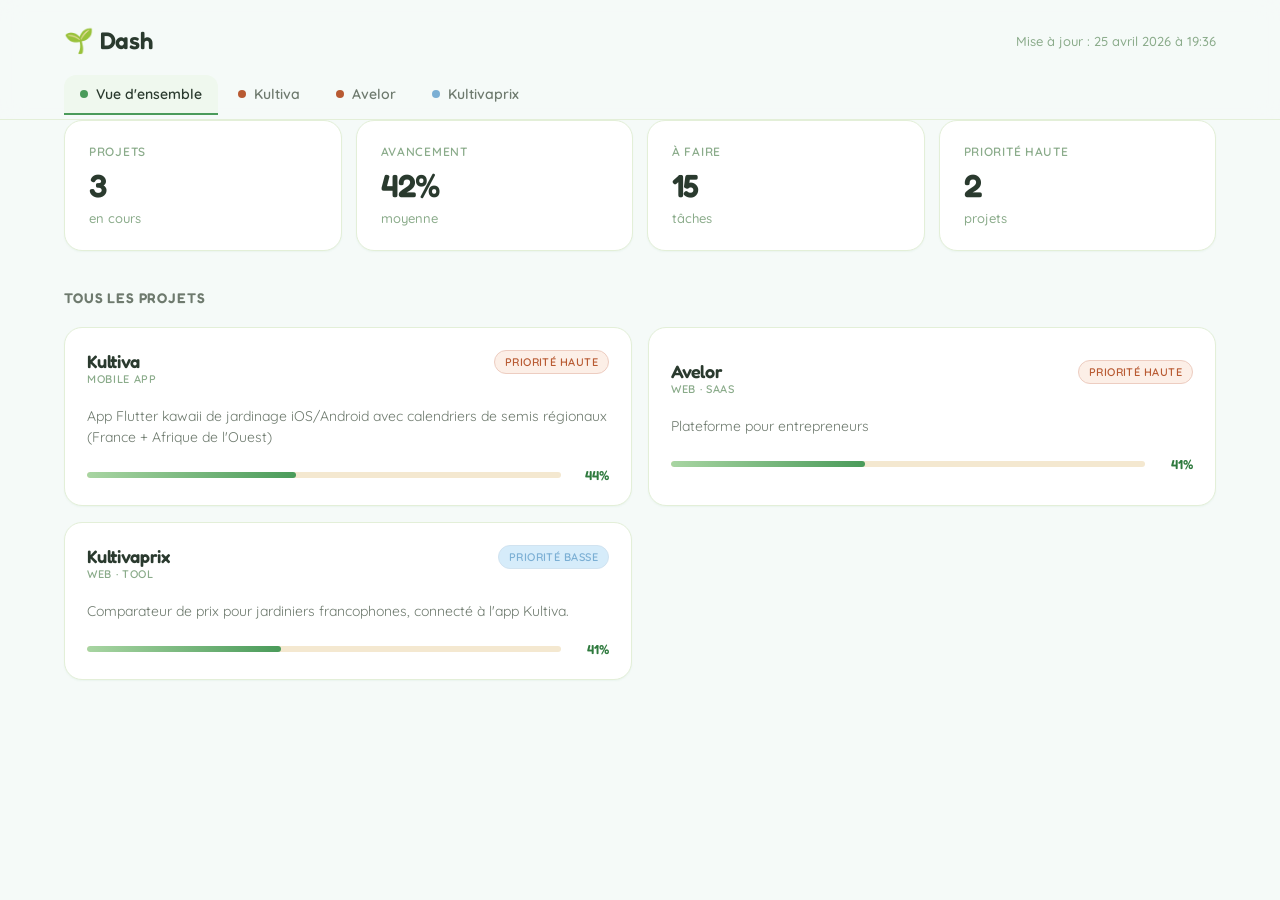
==== index.html @ 686354cc "Refonte visuelle Dash → charte Kultiva - Palette : cream-surface en fond, vert brand (#4A9B5A) en ac" ====
<!DOCTYPE html>
<html lang="fr">
<head>
  <meta charset="UTF-8" />
  <meta name="viewport" content="width=device-width, initial-scale=1.0" />
  <title>Dash — teiki5320</title>
  <link rel="preconnect" href="https://fonts.googleapis.com">
  <link rel="preconnect" href="https://fonts.gstatic.com" crossorigin>
  <link href="https://fonts.googleapis.com/css2?family=Fredoka:wght@400;500;600;700&family=Quicksand:wght@400;500;600;700&display=swap" rel="stylesheet">
  <style>
    :root {
      /* Greens */
      --sage:              #A8C3A0;
      --brand:             #4A9B5A;
      --brand-soft:        #A8D5A2;
      --brand-mint:        #C8E6C9;
      --brand-dark:        #2F7A3E;

      /* Warm neutrals */
      --cream:             #FFF8E7;
      --cream-warm:        #FCF4E1;
      --cream-soft:        #F4E8D0;
      --cream-surface:     #F5FAF8;
      --white:             #FFFFFF;

      /* Accents */
      --terracotta:        #E8A87C;
      --terracotta-deep:   #D17A4E;
      --terracotta-darker: #B85A32;
      --blush:             #F4C2C2;
      --butter:            #FFE8A3;
      --sky:               #7BAFD4;
      --sky-pastel:        #D6ECFA;

      /* Text */
      --fg:                #3D4A3D;
      --fg-muted:          #8AAB8A;
      --fg-subtle:         #6E7A6E;
      --ink-deep:          #2A3A2E;

      /* Borders */
      --border:            #E3EFD8;
      --border-strong:     #C8DCB8;

      /* Shadows */
      --shadow-xs:         0 1px 2px rgba(74, 155, 90, 0.06);
      --shadow-card:       0 4px 14px rgba(74, 155, 90, 0.10);
      --shadow-leaf:       0 12px 32px -8px rgba(74, 155, 90, 0.22);
      --shadow-soft:       0 10px 24px -8px rgba(209, 122, 78, 0.20);

      /* Radii */
      --r-xs: 8px;
      --r-sm: 12px;
      --r-md: 18px;
      --r-lg: 20px;
      --r-2xl: 28px;
      --r-pill: 999px;

      /* Type */
      --font-display: 'Fredoka', 'Quicksand', system-ui, -apple-system, sans-serif;
      --font-body:    'Quicksand', 'Nunito', system-ui, -apple-system, sans-serif;
    }

    * { box-sizing: border-box; margin: 0; padding: 0; }
    html, body {
      background: var(--cream-surface);
      color: var(--fg);
      font-family: var(--font-body);
      font-size: 15px;
      line-height: 1.55;
      -webkit-font-smoothing: antialiased;
    }
    .container { max-width: 1200px; margin: 0 auto; padding: 0 24px; }

    /* ─── Header ─────────────────────────────────────────────── */
    .header {
      border-bottom: 1px solid var(--border);
      background: rgba(245, 250, 248, 0.85);
      backdrop-filter: blur(12px);
      -webkit-backdrop-filter: blur(12px);
      position: sticky; top: 0; z-index: 100;
    }
    .header-top {
      padding: 22px 0 16px;
      display: flex; align-items: center; justify-content: space-between;
      gap: 16px; flex-wrap: wrap;
    }
    .header-title h1 {
      font-family: var(--font-display);
      font-size: 24px; font-weight: 600;
      letter-spacing: -0.01em; color: var(--ink-deep);
    }
    .header-title h1 .leaf { color: var(--brand); }
    .header-meta {
      font-size: 13px; color: var(--fg-muted);
      font-weight: 500;
    }

    /* ─── Tabs ───────────────────────────────────────────────── */
    .tabs { display: flex; gap: 4px; overflow-x: auto; scrollbar-width: none; padding-bottom: 4px; }
    .tabs::-webkit-scrollbar { display: none; }
    .tab {
      padding: 10px 16px; font-size: 14px; font-weight: 600;
      color: var(--fg-subtle); background: transparent;
      border: none; border-bottom: 2px solid transparent;
      cursor: pointer; transition: all 0.15s ease;
      white-space: nowrap; font-family: var(--font-body);
      display: flex; align-items: center; gap: 8px;
      border-radius: var(--r-sm) var(--r-sm) 0 0;
    }
    .tab:hover { color: var(--ink-deep); background: var(--cream-warm); }
    .tab.active {
      color: var(--ink-deep);
      border-bottom-color: var(--brand);
      background: color-mix(in oklab, var(--brand-soft) 18%, white);
    }
    .tab .dot { width: 8px; height: 8px; border-radius: 50%; background: var(--fg-muted); }
    .tab .dot.green  { background: var(--brand); }
    .tab .dot.yellow { background: var(--terracotta); }
    .tab .dot.red    { background: var(--terracotta-darker); }
    .tab .dot.blue   { background: var(--sky); }

    /* ─── Main ───────────────────────────────────────────────── */
    main { padding: 36px 0 80px; }
    .view { display: none; }
    .view.active { display: block; }

    /* ─── Stats ──────────────────────────────────────────────── */
    .stats {
      display: grid; grid-template-columns: repeat(4, 1fr);
      gap: 14px; margin-bottom: 36px;
    }
    .stat {
      background: var(--white);
      border: 1px solid var(--border);
      border-radius: var(--r-md);
      padding: 22px 24px;
      box-shadow: var(--shadow-xs);
      transition: box-shadow 0.2s ease;
    }
    .stat:hover { box-shadow: var(--shadow-card); }
    .stat-label {
      font-size: 12px; color: var(--fg-muted);
      text-transform: uppercase; letter-spacing: 0.06em;
      font-weight: 600; margin-bottom: 8px;
    }
    .stat-value {
      font-family: var(--font-display);
      font-size: 32px; font-weight: 600;
      letter-spacing: -0.02em; color: var(--ink-deep);
      line-height: 1;
    }
    .stat-sub { font-size: 13px; color: var(--fg-muted); margin-top: 6px; font-weight: 500; }

    /* ─── Section title ──────────────────────────────────────── */
    .section-title {
      font-family: var(--font-display);
      font-size: 14px; font-weight: 600; color: var(--fg-subtle);
      text-transform: uppercase; letter-spacing: 0.06em;
      margin-bottom: 18px;
    }

    /* ─── Grid (overview) ────────────────────────────────────── */
    .grid { display: grid; grid-template-columns: repeat(2, 1fr); gap: 16px; }

    .card {
      background: var(--white); border: 1px solid var(--border);
      border-radius: var(--r-md); padding: 22px;
      cursor: pointer; transition: all 0.18s ease;
      text-align: left; font-family: var(--font-body); color: var(--fg); width: 100%;
      box-shadow: var(--shadow-xs);
    }
    .card:hover {
      border-color: var(--border-strong);
      box-shadow: var(--shadow-leaf);
      transform: translateY(-2px);
    }
    .card-head {
      display: flex; align-items: flex-start; justify-content: space-between;
      gap: 12px; margin-bottom: 6px;
    }
    .card-name {
      font-family: var(--font-display);
      font-size: 18px; font-weight: 600;
      letter-spacing: -0.01em; color: var(--ink-deep);
    }
    .card-type {
      font-size: 11px; color: var(--fg-muted);
      text-transform: uppercase; letter-spacing: 0.06em;
      margin-bottom: 14px; font-weight: 600;
    }
    .card-desc {
      font-size: 14px; color: var(--fg-subtle);
      margin-bottom: 18px; line-height: 1.55;
      display: -webkit-box; -webkit-line-clamp: 2;
      -webkit-box-orient: vertical; overflow: hidden;
    }
    .card-foot { display: flex; align-items: center; gap: 12px; }
    .progress {
      flex: 1; height: 6px; background: var(--cream-soft);
      border-radius: var(--r-pill); overflow: hidden;
    }
    .progress-bar {
      height: 100%;
      background: linear-gradient(90deg, var(--brand-soft), var(--brand));
      border-radius: var(--r-pill);
      transition: width 0.4s ease;
    }
    .progress-pct {
      font-family: var(--font-display);
      font-size: 13px; font-weight: 600;
      color: var(--brand-dark); min-width: 36px; text-align: right;
    }

    /* ─── Pill (type, priorité) ──────────────────────────────── */
    .pill {
      display: inline-flex; align-items: center; gap: 6px;
      font-size: 11px; color: var(--fg-subtle); font-weight: 600;
      padding: 4px 10px; background: var(--cream-warm);
      border: 1px solid var(--border); border-radius: var(--r-pill);
      text-transform: uppercase; letter-spacing: 0.04em;
    }
    .pill.priority-high   { color: var(--terracotta-darker); border-color: color-mix(in oklab, var(--terracotta-darker) 30%, white); background: color-mix(in oklab, var(--terracotta) 18%, white); }
    .pill.priority-medium { color: var(--terracotta-deep);   border-color: color-mix(in oklab, var(--terracotta-deep) 30%, white);   background: color-mix(in oklab, var(--terracotta) 12%, white); }
    .pill.priority-low    { color: var(--sky);               border-color: color-mix(in oklab, var(--sky) 35%, white);              background: var(--sky-pastel); }

    /* ─── Project header ─────────────────────────────────────── */
    .project-header {
      margin-bottom: 32px; padding-bottom: 28px;
      border-bottom: 1px solid var(--border);
    }
    .project-name {
      font-family: var(--font-display);
      font-size: 32px; font-weight: 700;
      letter-spacing: -0.02em; color: var(--ink-deep);
      margin-bottom: 10px;
    }
    .project-meta { display: flex; gap: 8px; flex-wrap: wrap; margin-bottom: 18px; }
    .project-desc {
      font-size: 16px; color: var(--fg-subtle);
      max-width: 720px; line-height: 1.6;
    }
    .project-actions { display: flex; gap: 10px; margin-top: 22px; flex-wrap: wrap; }

    /* ─── Buttons ────────────────────────────────────────────── */
    .btn {
      display: inline-flex; align-items: center; gap: 8px;
      padding: 10px 18px; font-size: 14px; font-weight: 600;
      color: var(--fg); background: var(--white);
      border: 1px solid var(--border-strong); border-radius: var(--r-pill);
      cursor: pointer; transition: all 0.15s ease;
      text-decoration: none; font-family: var(--font-body);
      box-shadow: var(--shadow-xs);
    }
    .btn:hover {
      background: var(--cream-warm);
      border-color: var(--brand-soft);
      box-shadow: var(--shadow-card);
    }
    .btn-primary {
      background: var(--brand); color: var(--white);
      border-color: var(--brand);
    }
    .btn-primary:hover {
      background: var(--brand-dark);
      border-color: var(--brand-dark);
      color: var(--white);
    }
    .btn.copied {
      background: color-mix(in oklab, var(--brand) 15%, white);
      border-color: var(--brand);
      color: var(--brand-dark);
    }

    /* ─── Panels ─────────────────────────────────────────────── */
    .panel {
      background: var(--white); border: 1px solid var(--border);
      border-radius: var(--r-md); padding: 24px;
      margin-bottom: 16px;
      box-shadow: var(--shadow-xs);
    }
    .panel-title {
      font-family: var(--font-display);
      font-size: 13px; font-weight: 600; color: var(--brand-dark);
      text-transform: uppercase; letter-spacing: 0.06em;
      margin-bottom: 18px;
    }
    .summary {
      font-size: 16px; color: var(--fg);
      line-height: 1.7;
    }

    /* ─── Lists ──────────────────────────────────────────────── */
    .points { list-style: none; padding: 0; }
    .points li {
      font-size: 15px; color: var(--fg);
      padding: 12px 0; border-bottom: 1px solid var(--border);
      display: flex; gap: 12px; line-height: 1.6;
    }
    .points li:last-child { border-bottom: none; }
    .points li:first-child { padding-top: 4px; }
    .points li::before {
      content: "🌱"; flex-shrink: 0; font-size: 14px;
      line-height: 1.6;
    }

    .empty {
      font-size: 14px; color: var(--fg-muted);
      font-style: italic; padding: 4px 0;
    }

    /* ─── Roadmap big block ──────────────────────────────────── */
    .roadmap-big {
      display: flex; align-items: baseline; gap: 14px; margin-bottom: 14px;
    }
    .roadmap-pct {
      font-family: var(--font-display);
      font-size: 36px; font-weight: 700;
      letter-spacing: -0.02em; color: var(--brand);
    }
    .roadmap-label {
      font-size: 12px; color: var(--fg-muted);
      text-transform: uppercase; letter-spacing: 0.06em;
      font-weight: 600;
    }
    .progress-big {
      height: 10px; background: var(--cream-soft);
      border-radius: var(--r-pill); overflow: hidden;
    }
    .progress-big .progress-bar {
      height: 100%;
      background: linear-gradient(90deg, var(--brand-soft), var(--brand));
    }

    /* ─── Next step ──────────────────────────────────────────── */
    .next-step {
      padding: 16px 18px;
      background: color-mix(in oklab, var(--butter) 35%, white);
      border: 1px solid color-mix(in oklab, var(--butter) 50%, white);
      border-radius: var(--r-md);
      font-size: 15px; color: var(--ink-deep); line-height: 1.55;
      font-weight: 500;
    }

    /* ─── Ideas variant ──────────────────────────────────────── */
    .ideas li::before {
      content: "✨"; color: var(--terracotta-deep);
    }
    .ideas li { color: var(--ink-deep); }

    /* ─── State (loading / error) ────────────────────────────── */
    .state {
      padding: 80px 0; text-align: center;
      color: var(--fg-muted); font-size: 15px;
    }
    .state code {
      font-family: 'SF Mono', Menlo, monospace;
      font-size: 13px;
      background: var(--cream-warm); padding: 3px 8px;
      border: 1px solid var(--border); border-radius: var(--r-xs);
    }

    /* ─── Responsive ─────────────────────────────────────────── */
    @media (max-width: 768px) {
      .container { padding: 0 16px; }
      .stats { grid-template-columns: repeat(2, 1fr); gap: 10px; }
      .stat { padding: 18px 18px; }
      .stat-value { font-size: 26px; }
      .grid { grid-template-columns: 1fr; }
      .project-name { font-size: 26px; }
      .roadmap-pct { font-size: 30px; }
    }
  </style>
</head>
<body>

  <header class="header">
    <div class="container">
      <div class="header-top">
        <div class="header-title"><h1><span class="leaf">🌱</span> Dash</h1></div>
        <div class="header-meta" id="last-update">Chargement…</div>
      </div>
      <nav class="tabs" id="tabs"></nav>
    </div>
  </header>

  <main class="container">
    <div id="views">
      <div class="view active">
        <div class="state">Chargement des projets…</div>
      </div>
    </div>
  </main>

  <script>
    const tabsEl = document.getElementById('tabs');
    const viewsEl = document.getElementById('views');
    const lastUpdateEl = document.getElementById('last-update');

    function escapeHtml(s) {
      return String(s ?? '')
        .replace(/&/g, '&amp;').replace(/</g, '&lt;').replace(/>/g, '&gt;')
        .replace(/"/g, '&quot;').replace(/'/g, '&#39;');
    }

    function slugify(name) {
      return String(name).toLowerCase()
        .normalize('NFD').replace(/[̀-ͯ]/g, '')
        .replace(/[^a-z0-9]+/g, '-')
        .replace(/^-+|-+$/g, '');
    }

    function dotClass(priority) {
      if (priority === 'high') return 'red';
      if (priority === 'medium') return 'yellow';
      if (priority === 'low') return 'blue';
      return '';
    }

    function priorityLabel(p) {
      if (p === 'high') return 'Priorité haute';
      if (p === 'medium') return 'Priorité moyenne';
      if (p === 'low') return 'Priorité basse';
      return '';
    }

    function formatLastUpdate(iso) {
      if (!iso) return '';
      const d = new Date(iso);
      if (isNaN(d.getTime())) return '';
      const date = d.toLocaleDateString('fr-FR', { day: 'numeric', month: 'long', year: 'numeric' });
      const time = d.toLocaleTimeString('fr-FR', { hour: '2-digit', minute: '2-digit' });
      return `Mise à jour : ${date} à ${time}`;
    }

    function priorityFromProject(p) {
      if (p.priority === 'high' || p.priority === 'medium' || p.priority === 'low') return p.priority;
      if (p.energy === 'high') return 'high';
      if (p.energy === 'medium') return 'medium';
      return 'low';
    }

    function renderError(msg) {
      lastUpdateEl.textContent = 'Erreur de chargement';
      viewsEl.innerHTML = `
        <div class="view active">
          <div class="state">
            ${escapeHtml(msg)}<br><br>
            Lance <code>node scripts/generate-data.js</code> pour générer le fichier.
          </div>
        </div>`;
    }

    function pointsList(items, extraClass) {
      if (!items || !items.length) {
        return `<div class="empty">Pas encore renseigné.</div>`;
      }
      return `<ul class="points${extraClass ? ' ' + extraClass : ''}">${
        items.map(s => `<li>${escapeHtml(s)}</li>`).join('')
      }</ul>`;
    }

    function activate(target) {
      document.querySelectorAll('.tab').forEach(t => t.classList.toggle('active', t.dataset.target === target));
      document.querySelectorAll('.view').forEach(v => v.classList.toggle('active', v.id === 'view-' + target));
      window.scrollTo({ top: 0, behavior: 'smooth' });
    }

    function copyCmd(btn, cmd) {
      if (!cmd) return;
      navigator.clipboard.writeText(cmd).then(() => {
        const orig = btn.textContent;
        btn.textContent = 'Commande copiée';
        btn.classList.add('copied');
        setTimeout(() => { btn.textContent = orig; btn.classList.remove('copied'); }, 1600);
      });
    }
    window.copyCmd = copyCmd;

    function render(data) {
      const projects = (data.projects || []).map(p => ({
        ...p,
        id: p.id || slugify(p.name),
        priority: priorityFromProject(p),
        summary: (p.summary && p.summary.trim()) || p.description || '',
        whatsDone: Array.isArray(p.whatsDone) ? p.whatsDone : [],
        whatsLeft: Array.isArray(p.whatsLeft) ? p.whatsLeft : [],
        ideas: Array.isArray(p.ideas) ? p.ideas : [],
        nextStepFr: (p.nextStepFr && p.nextStepFr.trim()) || (p.nextTask && p.nextTask !== 'À définir' ? p.nextTask : ''),
      }));

      lastUpdateEl.textContent = formatLastUpdate(data.generatedAt) || '';

      const total = projects.length;
      const avg = total ? Math.round(projects.reduce((s, p) => s + (p.progress || 0), 0) / total) : 0;
      const todo = projects.reduce((s, p) => s + p.whatsLeft.length, 0);
      const high = projects.filter(p => p.priority === 'high').length;

      // ── Onglets ──
      tabsEl.innerHTML = '';
      const overviewTab = document.createElement('button');
      overviewTab.className = 'tab active';
      overviewTab.dataset.target = 'overview';
      overviewTab.innerHTML = `<span class="dot green"></span> Vue d'ensemble`;
      tabsEl.appendChild(overviewTab);

      projects.forEach(p => {
        const t = document.createElement('button');
        t.className = 'tab';
        t.dataset.target = p.id;
        t.innerHTML = `<span class="dot ${dotClass(p.priority)}"></span> ${escapeHtml(p.name)}`;
        tabsEl.appendChild(t);
      });

      // ── Vues ──
      viewsEl.innerHTML = '';

      const overview = document.createElement('div');
      overview.className = 'view active';
      overview.id = 'view-overview';
      overview.innerHTML = `
        <div class="stats">
          <div class="stat">
            <div class="stat-label">Projets</div>
            <div class="stat-value">${total}</div>
            <div class="stat-sub">en cours</div>
          </div>
          <div class="stat">
            <div class="stat-label">Avancement</div>
            <div class="stat-value">${avg}%</div>
            <div class="stat-sub">moyenne</div>
          </div>
          <div class="stat">
            <div class="stat-label">À faire</div>
            <div class="stat-value">${todo}</div>
            <div class="stat-sub">tâche${todo === 1 ? '' : 's'}</div>
          </div>
          <div class="stat">
            <div class="stat-label">Priorité haute</div>
            <div class="stat-value">${high}</div>
            <div class="stat-sub">projet${high === 1 ? '' : 's'}</div>
          </div>
        </div>
        <div class="section-title">Tous les projets</div>
        <div class="grid" id="overview-grid"></div>
      `;
      viewsEl.appendChild(overview);

      const grid = overview.querySelector('#overview-grid');
      projects.forEach(p => {
        const card = document.createElement('button');
        card.className = 'card';
        card.dataset.target = p.id;
        card.innerHTML = `
          <div class="card-head">
            <div>
              <div class="card-name">${escapeHtml(p.name)}</div>
              <div class="card-type">${escapeHtml(p.category || '')}</div>
            </div>
            ${p.priority ? `<span class="pill priority-${p.priority}">${priorityLabel(p.priority)}</span>` : ''}
          </div>
          <div class="card-desc">${escapeHtml(p.description || p.summary || '')}</div>
          <div class="card-foot">
            <div class="progress">
              <div class="progress-bar" style="width:${p.progress || 0}%"></div>
            </div>
            <div class="progress-pct">${p.progress || 0}%</div>
          </div>
        `;
        card.addEventListener('click', () => activate(p.id));
        grid.appendChild(card);
      });

      projects.forEach((p) => {
        const v = document.createElement('div');
        v.className = 'view';
        v.id = 'view-' + p.id;

        const cmdAttr = p.relaunchCommand
          ? `onclick="copyCmd(this, ${JSON.stringify(p.relaunchCommand).replace(/"/g, '&quot;')})"`
          : '';

        v.innerHTML = `
          <div class="project-header">
            <h2 class="project-name">${escapeHtml(p.name)}</h2>
            <div class="project-meta">
              ${p.category ? `<span class="pill">${escapeHtml(p.category)}</span>` : ''}
              ${p.priority ? `<span class="pill priority-${p.priority}">${priorityLabel(p.priority)}</span>` : ''}
            </div>
            ${p.description ? `<p class="project-desc">${escapeHtml(p.description)}</p>` : ''}
            <div class="project-actions">
              ${p.githubUrl ? `<a class="btn btn-primary" href="${escapeHtml(p.githubUrl)}" target="_blank" rel="noopener">Ouvrir le code sur GitHub</a>` : ''}
              ${p.relaunchCommand ? `<button class="btn" ${cmdAttr}>Copier la commande de relance</button>` : ''}
            </div>
          </div>

          <div class="panel">
            <div class="panel-title">Où on en est</div>
            <p class="summary">${escapeHtml(p.summary) || '<span class="empty">Pas encore renseigné.</span>'}</p>
            <div style="margin-top:24px;">
              <div class="roadmap-big">
                <div class="roadmap-pct">${p.progress || 0}%</div>
                <div class="roadmap-label">avancement</div>
              </div>
              <div class="progress-big">
                <div class="progress-bar" style="width:${p.progress || 0}%"></div>
              </div>
            </div>
          </div>

          <div class="panel">
            <div class="panel-title">Prochaine étape</div>
            ${p.nextStepFr
              ? `<div class="next-step">${escapeHtml(p.nextStepFr)}</div>`
              : `<div class="empty">À définir.</div>`
            }
          </div>

          <div class="panel">
            <div class="panel-title">Ce qui est fait</div>
            ${pointsList(p.whatsDone)}
          </div>

          <div class="panel">
            <div class="panel-title">Ce qu'il reste à faire</div>
            ${pointsList(p.whatsLeft)}
          </div>

          ${p.ideas.length ? `
            <div class="panel">
              <div class="panel-title">Idées pour aller plus loin</div>
              ${pointsList(p.ideas, 'ideas')}
            </div>
          ` : ''}
        `;
        viewsEl.appendChild(v);
      });

      tabsEl.querySelectorAll('.tab').forEach(t => {
        t.addEventListener('click', () => activate(t.dataset.target));
      });
    }

    async function init() {
      try {
        const res = await fetch('projects-data.json?t=' + Date.now());
        if (!res.ok) throw new Error('HTTP ' + res.status);
        const data = await res.json();
        render(data);
      } catch (e) {
        console.error(e);
        renderError('Impossible de charger projects-data.json.');
      }
    }

    init();
  </script>

</body>
</html>
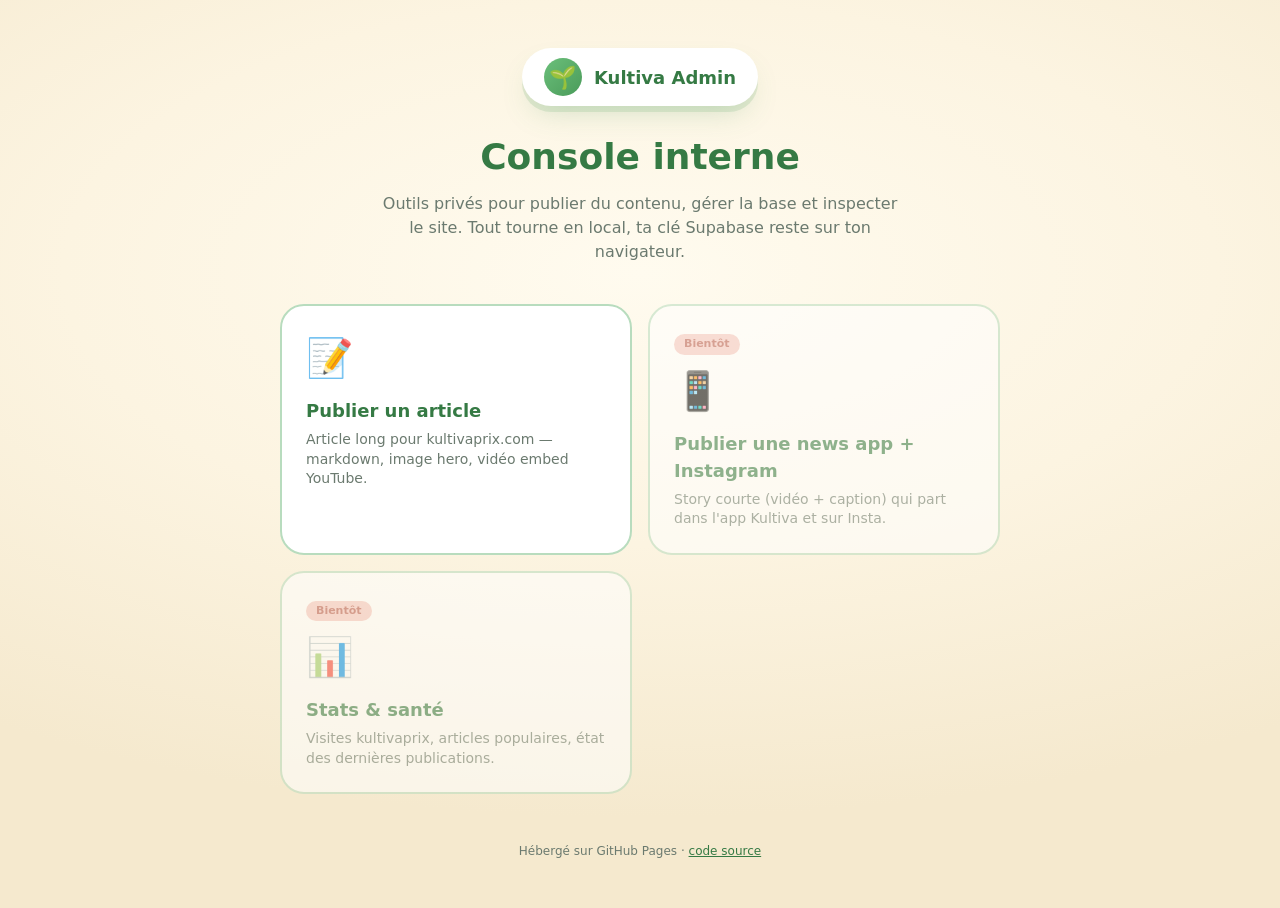
==== commit 19a89107: "wipe + replace with Kultiva Admin console Le dashboard auto-généré n'a jamais bien fonctionné (cron " ====
--- a/index.html
+++ b/index.html
@@ -1,660 +1,81 @@
 <!DOCTYPE html>
 <html lang="fr">
 <head>
-  <meta charset="UTF-8" />
-  <meta name="viewport" content="width=device-width, initial-scale=1.0" />
-  <title>Dash — teiki5320</title>
-  <link rel="preconnect" href="https://fonts.googleapis.com">
-  <link rel="preconnect" href="https://fonts.gstatic.com" crossorigin>
-  <link href="https://fonts.googleapis.com/css2?family=Fredoka:wght@400;500;600;700&family=Quicksand:wght@400;500;600;700&display=swap" rel="stylesheet">
-  <style>
-    :root {
-      /* Greens */
-      --sage:              #A8C3A0;
-      --brand:             #4A9B5A;
-      --brand-soft:        #A8D5A2;
-      --brand-mint:        #C8E6C9;
-      --brand-dark:        #2F7A3E;
-
-      /* Warm neutrals */
-      --cream:             #FFF8E7;
-      --cream-warm:        #FCF4E1;
-      --cream-soft:        #F4E8D0;
-      --cream-surface:     #F5FAF8;
-      --white:             #FFFFFF;
-
-      /* Accents */
-      --terracotta:        #E8A87C;
-      --terracotta-deep:   #D17A4E;
-      --terracotta-darker: #B85A32;
-      --blush:             #F4C2C2;
-      --butter:            #FFE8A3;
-      --sky:               #7BAFD4;
-      --sky-pastel:        #D6ECFA;
-
-      /* Text */
-      --fg:                #3D4A3D;
-      --fg-muted:          #8AAB8A;
-      --fg-subtle:         #6E7A6E;
-      --ink-deep:          #2A3A2E;
-
-      /* Borders */
-      --border:            #E3EFD8;
-      --border-strong:     #C8DCB8;
-
-      /* Shadows */
-      --shadow-xs:         0 1px 2px rgba(74, 155, 90, 0.06);
-      --shadow-card:       0 4px 14px rgba(74, 155, 90, 0.10);
-      --shadow-leaf:       0 12px 32px -8px rgba(74, 155, 90, 0.22);
-      --shadow-soft:       0 10px 24px -8px rgba(209, 122, 78, 0.20);
-
-      /* Radii */
-      --r-xs: 8px;
-      --r-sm: 12px;
-      --r-md: 18px;
-      --r-lg: 20px;
-      --r-2xl: 28px;
-      --r-pill: 999px;
-
-      /* Type */
-      --font-display: 'Fredoka', 'Quicksand', system-ui, -apple-system, sans-serif;
-      --font-body:    'Quicksand', 'Nunito', system-ui, -apple-system, sans-serif;
-    }
-
-    * { box-sizing: border-box; margin: 0; padding: 0; }
-    html, body {
-      background: var(--cream-surface);
-      color: var(--fg);
-      font-family: var(--font-body);
-      font-size: 15px;
-      line-height: 1.55;
-      -webkit-font-smoothing: antialiased;
-    }
-    .container { max-width: 1200px; margin: 0 auto; padding: 0 24px; }
-
-    /* ─── Header ─────────────────────────────────────────────── */
-    .header {
-      border-bottom: 1px solid var(--border);
-      background: rgba(245, 250, 248, 0.85);
-      backdrop-filter: blur(12px);
-      -webkit-backdrop-filter: blur(12px);
-      position: sticky; top: 0; z-index: 100;
-    }
-    .header-top {
-      padding: 22px 0 16px;
-      display: flex; align-items: center; justify-content: space-between;
-      gap: 16px; flex-wrap: wrap;
-    }
-    .header-title h1 {
-      font-family: var(--font-display);
-      font-size: 24px; font-weight: 600;
-      letter-spacing: -0.01em; color: var(--ink-deep);
-    }
-    .header-title h1 .leaf { color: var(--brand); }
-    .header-meta {
-      font-size: 13px; color: var(--fg-muted);
-      font-weight: 500;
-    }
-
-    /* ─── Tabs ───────────────────────────────────────────────── */
-    .tabs { display: flex; gap: 4px; overflow-x: auto; scrollbar-width: none; padding-bottom: 4px; }
-    .tabs::-webkit-scrollbar { display: none; }
-    .tab {
-      padding: 10px 16px; font-size: 14px; font-weight: 600;
-      color: var(--fg-subtle); background: transparent;
-      border: none; border-bottom: 2px solid transparent;
-      cursor: pointer; transition: all 0.15s ease;
-      white-space: nowrap; font-family: var(--font-body);
-      display: flex; align-items: center; gap: 8px;
-      border-radius: var(--r-sm) var(--r-sm) 0 0;
-    }
-    .tab:hover { color: var(--ink-deep); background: var(--cream-warm); }
-    .tab.active {
-      color: var(--ink-deep);
-      border-bottom-color: var(--brand);
-      background: color-mix(in oklab, var(--brand-soft) 18%, white);
-    }
-    .tab .dot { width: 8px; height: 8px; border-radius: 50%; background: var(--fg-muted); }
-    .tab .dot.green  { background: var(--brand); }
-    .tab .dot.yellow { background: var(--terracotta); }
-    .tab .dot.red    { background: var(--terracotta-darker); }
-    .tab .dot.blue   { background: var(--sky); }
-
-    /* ─── Main ───────────────────────────────────────────────── */
-    main { padding: 36px 0 80px; }
-    .view { display: none; }
-    .view.active { display: block; }
-
-    /* ─── Stats ──────────────────────────────────────────────── */
-    .stats {
-      display: grid; grid-template-columns: repeat(4, 1fr);
-      gap: 14px; margin-bottom: 36px;
-    }
-    .stat {
-      background: var(--white);
-      border: 1px solid var(--border);
-      border-radius: var(--r-md);
-      padding: 22px 24px;
-      box-shadow: var(--shadow-xs);
-      transition: box-shadow 0.2s ease;
-    }
-    .stat:hover { box-shadow: var(--shadow-card); }
-    .stat-label {
-      font-size: 12px; color: var(--fg-muted);
-      text-transform: uppercase; letter-spacing: 0.06em;
-      font-weight: 600; margin-bottom: 8px;
-    }
-    .stat-value {
-      font-family: var(--font-display);
-      font-size: 32px; font-weight: 600;
-      letter-spacing: -0.02em; color: var(--ink-deep);
-      line-height: 1;
-    }
-    .stat-sub { font-size: 13px; color: var(--fg-muted); margin-top: 6px; font-weight: 500; }
-
-    /* ─── Section title ──────────────────────────────────────── */
-    .section-title {
-      font-family: var(--font-display);
-      font-size: 14px; font-weight: 600; color: var(--fg-subtle);
-      text-transform: uppercase; letter-spacing: 0.06em;
-      margin-bottom: 18px;
-    }
-
-    /* ─── Grid (overview) ────────────────────────────────────── */
-    .grid { display: grid; grid-template-columns: repeat(2, 1fr); gap: 16px; }
-
-    .card {
-      background: var(--white); border: 1px solid var(--border);
-      border-radius: var(--r-md); padding: 22px;
-      cursor: pointer; transition: all 0.18s ease;
-      text-align: left; font-family: var(--font-body); color: var(--fg); width: 100%;
-      box-shadow: var(--shadow-xs);
-    }
-    .card:hover {
-      border-color: var(--border-strong);
-      box-shadow: var(--shadow-leaf);
-      transform: translateY(-2px);
-    }
-    .card-head {
-      display: flex; align-items: flex-start; justify-content: space-between;
-      gap: 12px; margin-bottom: 6px;
-    }
-    .card-name {
-      font-family: var(--font-display);
-      font-size: 18px; font-weight: 600;
-      letter-spacing: -0.01em; color: var(--ink-deep);
-    }
-    .card-type {
-      font-size: 11px; color: var(--fg-muted);
-      text-transform: uppercase; letter-spacing: 0.06em;
-      margin-bottom: 14px; font-weight: 600;
-    }
-    .card-desc {
-      font-size: 14px; color: var(--fg-subtle);
-      margin-bottom: 18px; line-height: 1.55;
-      display: -webkit-box; -webkit-line-clamp: 2;
-      -webkit-box-orient: vertical; overflow: hidden;
-    }
-    .card-foot { display: flex; align-items: center; gap: 12px; }
-    .progress {
-      flex: 1; height: 6px; background: var(--cream-soft);
-      border-radius: var(--r-pill); overflow: hidden;
-    }
-    .progress-bar {
-      height: 100%;
-      background: linear-gradient(90deg, var(--brand-soft), var(--brand));
-      border-radius: var(--r-pill);
-      transition: width 0.4s ease;
-    }
-    .progress-pct {
-      font-family: var(--font-display);
-      font-size: 13px; font-weight: 600;
-      color: var(--brand-dark); min-width: 36px; text-align: right;
-    }
-
-    /* ─── Pill (type, priorité) ──────────────────────────────── */
-    .pill {
-      display: inline-flex; align-items: center; gap: 6px;
-      font-size: 11px; color: var(--fg-subtle); font-weight: 600;
-      padding: 4px 10px; background: var(--cream-warm);
-      border: 1px solid var(--border); border-radius: var(--r-pill);
-      text-transform: uppercase; letter-spacing: 0.04em;
-    }
-    .pill.priority-high   { color: var(--terracotta-darker); border-color: color-mix(in oklab, var(--terracotta-darker) 30%, white); background: color-mix(in oklab, var(--terracotta) 18%, white); }
-    .pill.priority-medium { color: var(--terracotta-deep);   border-color: color-mix(in oklab, var(--terracotta-deep) 30%, white);   background: color-mix(in oklab, var(--terracotta) 12%, white); }
-    .pill.priority-low    { color: var(--sky);               border-color: color-mix(in oklab, var(--sky) 35%, white);              background: var(--sky-pastel); }
-
-    /* ─── Project header ─────────────────────────────────────── */
-    .project-header {
-      margin-bottom: 32px; padding-bottom: 28px;
-      border-bottom: 1px solid var(--border);
-    }
-    .project-name {
-      font-family: var(--font-display);
-      font-size: 32px; font-weight: 700;
-      letter-spacing: -0.02em; color: var(--ink-deep);
-      margin-bottom: 10px;
-    }
-    .project-meta { display: flex; gap: 8px; flex-wrap: wrap; margin-bottom: 18px; }
-    .project-desc {
-      font-size: 16px; color: var(--fg-subtle);
-      max-width: 720px; line-height: 1.6;
-    }
-    .project-actions { display: flex; gap: 10px; margin-top: 22px; flex-wrap: wrap; }
-
-    /* ─── Buttons ────────────────────────────────────────────── */
-    .btn {
-      display: inline-flex; align-items: center; gap: 8px;
-      padding: 10px 18px; font-size: 14px; font-weight: 600;
-      color: var(--fg); background: var(--white);
-      border: 1px solid var(--border-strong); border-radius: var(--r-pill);
-      cursor: pointer; transition: all 0.15s ease;
-      text-decoration: none; font-family: var(--font-body);
-      box-shadow: var(--shadow-xs);
-    }
-    .btn:hover {
-      background: var(--cream-warm);
-      border-color: var(--brand-soft);
-      box-shadow: var(--shadow-card);
-    }
-    .btn-primary {
-      background: var(--brand); color: var(--white);
-      border-color: var(--brand);
-    }
-    .btn-primary:hover {
-      background: var(--brand-dark);
-      border-color: var(--brand-dark);
-      color: var(--white);
-    }
-    .btn.copied {
-      background: color-mix(in oklab, var(--brand) 15%, white);
-      border-color: var(--brand);
-      color: var(--brand-dark);
-    }
-
-    /* ─── Panels ─────────────────────────────────────────────── */
-    .panel {
-      background: var(--white); border: 1px solid var(--border);
-      border-radius: var(--r-md); padding: 24px;
-      margin-bottom: 16px;
-      box-shadow: var(--shadow-xs);
-    }
-    .panel-title {
-      font-family: var(--font-display);
-      font-size: 13px; font-weight: 600; color: var(--brand-dark);
-      text-transform: uppercase; letter-spacing: 0.06em;
-      margin-bottom: 18px;
-    }
-    .summary {
-      font-size: 16px; color: var(--fg);
-      line-height: 1.7;
-    }
-
-    /* ─── Lists ──────────────────────────────────────────────── */
-    .points { list-style: none; padding: 0; }
-    .points li {
-      font-size: 15px; color: var(--fg);
-      padding: 12px 0; border-bottom: 1px solid var(--border);
-      display: flex; gap: 12px; line-height: 1.6;
-    }
-    .points li:last-child { border-bottom: none; }
-    .points li:first-child { padding-top: 4px; }
-    .points li::before {
-      content: "🌱"; flex-shrink: 0; font-size: 14px;
-      line-height: 1.6;
-    }
-
-    .empty {
-      font-size: 14px; color: var(--fg-muted);
-      font-style: italic; padding: 4px 0;
-    }
-
-    /* ─── Roadmap big block ──────────────────────────────────── */
-    .roadmap-big {
-      display: flex; align-items: baseline; gap: 14px; margin-bottom: 14px;
-    }
-    .roadmap-pct {
-      font-family: var(--font-display);
-      font-size: 36px; font-weight: 700;
-      letter-spacing: -0.02em; color: var(--brand);
-    }
-    .roadmap-label {
-      font-size: 12px; color: var(--fg-muted);
-      text-transform: uppercase; letter-spacing: 0.06em;
-      font-weight: 600;
-    }
-    .progress-big {
-      height: 10px; background: var(--cream-soft);
-      border-radius: var(--r-pill); overflow: hidden;
-    }
-    .progress-big .progress-bar {
-      height: 100%;
-      background: linear-gradient(90deg, var(--brand-soft), var(--brand));
-    }
-
-    /* ─── Next step ──────────────────────────────────────────── */
-    .next-step {
-      padding: 16px 18px;
-      background: color-mix(in oklab, var(--butter) 35%, white);
-      border: 1px solid color-mix(in oklab, var(--butter) 50%, white);
-      border-radius: var(--r-md);
-      font-size: 15px; color: var(--ink-deep); line-height: 1.55;
-      font-weight: 500;
-    }
-
-    /* ─── Ideas variant ──────────────────────────────────────── */
-    .ideas li::before {
-      content: "✨"; color: var(--terracotta-deep);
-    }
-    .ideas li { color: var(--ink-deep); }
-
-    /* ─── State (loading / error) ────────────────────────────── */
-    .state {
-      padding: 80px 0; text-align: center;
-      color: var(--fg-muted); font-size: 15px;
-    }
-    .state code {
-      font-family: 'SF Mono', Menlo, monospace;
-      font-size: 13px;
-      background: var(--cream-warm); padding: 3px 8px;
-      border: 1px solid var(--border); border-radius: var(--r-xs);
-    }
-
-    /* ─── Responsive ─────────────────────────────────────────── */
-    @media (max-width: 768px) {
-      .container { padding: 0 16px; }
-      .stats { grid-template-columns: repeat(2, 1fr); gap: 10px; }
-      .stat { padding: 18px 18px; }
-      .stat-value { font-size: 26px; }
-      .grid { grid-template-columns: 1fr; }
-      .project-name { font-size: 26px; }
-      .roadmap-pct { font-size: 30px; }
-    }
-  </style>
+<meta charset="UTF-8">
+<meta name="viewport" content="width=device-width, initial-scale=1">
+<meta name="robots" content="noindex,nofollow">
+<title>Admin Kultiva</title>
+<style>
+  :root {
+    --green:#4A9B5A; --green-deep:#357A44; --green-soft:#B8DCBE;
+    --terracotta:#D88661; --beige:#FCF4E1; --beige-2:#F5E9CE;
+    --ink:#3D4A3F; --ink-soft:#6B7A6F;
+    --rose-soft:#F4C6C0;
+  }
+  *{box-sizing:border-box}
+  body{font-family:system-ui,-apple-system,sans-serif;
+    background:radial-gradient(ellipse 90% 60% at 50% 30%, #FFFBEF 0%, var(--beige) 50%, var(--beige-2) 100%);
+    min-height:100vh;color:var(--ink);margin:0;padding:48px 16px;line-height:1.5}
+  main{max-width:720px;margin:0 auto}
+  header{text-align:center;margin-bottom:40px}
+  .logo{display:inline-flex;align-items:center;gap:12px;padding:10px 22px;background:#fff;
+    border-radius:999px;box-shadow:0 6px 0 rgba(74,155,90,.15),0 14px 30px -10px rgba(74,155,90,.25)}
+  .logo .icon{width:38px;height:38px;border-radius:50%;background:linear-gradient(135deg,#6BBF7A 0%, #4A9B5A 100%);
+    display:flex;align-items:center;justify-content:center;color:#fff;font-size:22px}
+  .logo .text{font-weight:700;color:var(--green-deep);font-size:18px}
+  h1{font-size:36px;margin:24px 0 8px;color:var(--green-deep);font-weight:800}
+  .lead{color:var(--ink-soft);margin:0 auto;max-width:520px}
+  .grid{display:grid;grid-template-columns:repeat(auto-fit,minmax(240px,1fr));gap:16px;margin-top:32px}
+  a.tool{display:block;background:#fff;border:2px solid var(--green-soft);border-radius:24px;
+    padding:24px;text-decoration:none;color:inherit;transition:transform .15s,border-color .15s,box-shadow .15s}
+  a.tool:hover{border-color:var(--green);transform:translateY(-2px);box-shadow:0 10px 24px -8px rgba(74,155,90,.25)}
+  a.tool.disabled{opacity:.55;cursor:not-allowed;pointer-events:none}
+  a.tool .ic{font-size:38px;margin-bottom:10px;display:block}
+  a.tool h2{font-size:18px;margin:0 0 6px;color:var(--green-deep);font-weight:800}
+  a.tool p{font-size:14px;color:var(--ink-soft);margin:0;line-height:1.4}
+  a.tool .badge{display:inline-block;background:var(--rose-soft);color:#B85A4D;padding:2px 10px;
+    border-radius:999px;font-size:11px;font-weight:700;margin-bottom:8px}
+  footer{text-align:center;margin-top:48px;font-size:12px;color:var(--ink-soft)}
+  footer a{color:var(--green-deep)}
+</style>
 </head>
 <body>
-
-  <header class="header">
-    <div class="container">
-      <div class="header-top">
-        <div class="header-title"><h1><span class="leaf">🌱</span> Dash</h1></div>
-        <div class="header-meta" id="last-update">Chargement…</div>
-      </div>
-      <nav class="tabs" id="tabs"></nav>
+<main>
+  <header>
+    <div class="logo">
+      <span class="icon">🌱</span>
+      <span class="text">Kultiva Admin</span>
     </div>
+    <h1>Console interne</h1>
+    <p class="lead">Outils privés pour publier du contenu, gérer la base et inspecter le site.
+      Tout tourne en local, ta clé Supabase reste sur ton navigateur.</p>
   </header>
 
-  <main class="container">
-    <div id="views">
-      <div class="view active">
-        <div class="state">Chargement des projets…</div>
-      </div>
-    </div>
-  </main>
+  <section class="grid">
+    <a class="tool" href="publier-article.html">
+      <span class="ic">📝</span>
+      <h2>Publier un article</h2>
+      <p>Article long pour kultivaprix.com — markdown, image hero, vidéo embed YouTube.</p>
+    </a>
 
-  <script>
-    const tabsEl = document.getElementById('tabs');
-    const viewsEl = document.getElementById('views');
-    const lastUpdateEl = document.getElementById('last-update');
+    <a class="tool disabled" href="#" aria-disabled="true">
+      <span class="badge">Bientôt</span>
+      <span class="ic">📱</span>
+      <h2>Publier une news app + Instagram</h2>
+      <p>Story courte (vidéo + caption) qui part dans l'app Kultiva et sur Insta.</p>
+    </a>
 
-    function escapeHtml(s) {
-      return String(s ?? '')
-        .replace(/&/g, '&amp;').replace(/</g, '&lt;').replace(/>/g, '&gt;')
-        .replace(/"/g, '&quot;').replace(/'/g, '&#39;');
-    }
+    <a class="tool disabled" href="#" aria-disabled="true">
+      <span class="badge">Bientôt</span>
+      <span class="ic">📊</span>
+      <h2>Stats &amp; santé</h2>
+      <p>Visites kultivaprix, articles populaires, état des dernières publications.</p>
+    </a>
+  </section>
 
-    function slugify(name) {
-      return String(name).toLowerCase()
-        .normalize('NFD').replace(/[̀-ͯ]/g, '')
-        .replace(/[^a-z0-9]+/g, '-')
-        .replace(/^-+|-+$/g, '');
-    }
-
-    function dotClass(priority) {
-      if (priority === 'high') return 'red';
-      if (priority === 'medium') return 'yellow';
-      if (priority === 'low') return 'blue';
-      return '';
-    }
-
-    function priorityLabel(p) {
-      if (p === 'high') return 'Priorité haute';
-      if (p === 'medium') return 'Priorité moyenne';
-      if (p === 'low') return 'Priorité basse';
-      return '';
-    }
-
-    function formatLastUpdate(iso) {
-      if (!iso) return '';
-      const d = new Date(iso);
-      if (isNaN(d.getTime())) return '';
-      const date = d.toLocaleDateString('fr-FR', { day: 'numeric', month: 'long', year: 'numeric' });
-      const time = d.toLocaleTimeString('fr-FR', { hour: '2-digit', minute: '2-digit' });
-      return `Mise à jour : ${date} à ${time}`;
-    }
-
-    function priorityFromProject(p) {
-      if (p.priority === 'high' || p.priority === 'medium' || p.priority === 'low') return p.priority;
-      if (p.energy === 'high') return 'high';
-      if (p.energy === 'medium') return 'medium';
-      return 'low';
-    }
-
-    function renderError(msg) {
-      lastUpdateEl.textContent = 'Erreur de chargement';
-      viewsEl.innerHTML = `
-        <div class="view active">
-          <div class="state">
-            ${escapeHtml(msg)}<br><br>
-            Lance <code>node scripts/generate-data.js</code> pour générer le fichier.
-          </div>
-        </div>`;
-    }
-
-    function pointsList(items, extraClass) {
-      if (!items || !items.length) {
-        return `<div class="empty">Pas encore renseigné.</div>`;
-      }
-      return `<ul class="points${extraClass ? ' ' + extraClass : ''}">${
-        items.map(s => `<li>${escapeHtml(s)}</li>`).join('')
-      }</ul>`;
-    }
-
-    function activate(target) {
-      document.querySelectorAll('.tab').forEach(t => t.classList.toggle('active', t.dataset.target === target));
-      document.querySelectorAll('.view').forEach(v => v.classList.toggle('active', v.id === 'view-' + target));
-      window.scrollTo({ top: 0, behavior: 'smooth' });
-    }
-
-    function copyCmd(btn, cmd) {
-      if (!cmd) return;
-      navigator.clipboard.writeText(cmd).then(() => {
-        const orig = btn.textContent;
-        btn.textContent = 'Commande copiée';
-        btn.classList.add('copied');
-        setTimeout(() => { btn.textContent = orig; btn.classList.remove('copied'); }, 1600);
-      });
-    }
-    window.copyCmd = copyCmd;
-
-    function render(data) {
-      const projects = (data.projects || []).map(p => ({
-        ...p,
-        id: p.id || slugify(p.name),
-        priority: priorityFromProject(p),
-        summary: (p.summary && p.summary.trim()) || p.description || '',
-        whatsDone: Array.isArray(p.whatsDone) ? p.whatsDone : [],
-        whatsLeft: Array.isArray(p.whatsLeft) ? p.whatsLeft : [],
-        ideas: Array.isArray(p.ideas) ? p.ideas : [],
-        nextStepFr: (p.nextStepFr && p.nextStepFr.trim()) || (p.nextTask && p.nextTask !== 'À définir' ? p.nextTask : ''),
-      }));
-
-      lastUpdateEl.textContent = formatLastUpdate(data.generatedAt) || '';
-
-      const total = projects.length;
-      const avg = total ? Math.round(projects.reduce((s, p) => s + (p.progress || 0), 0) / total) : 0;
-      const todo = projects.reduce((s, p) => s + p.whatsLeft.length, 0);
-      const high = projects.filter(p => p.priority === 'high').length;
-
-      // ── Onglets ──
-      tabsEl.innerHTML = '';
-      const overviewTab = document.createElement('button');
-      overviewTab.className = 'tab active';
-      overviewTab.dataset.target = 'overview';
-      overviewTab.innerHTML = `<span class="dot green"></span> Vue d'ensemble`;
-      tabsEl.appendChild(overviewTab);
-
-      projects.forEach(p => {
-        const t = document.createElement('button');
-        t.className = 'tab';
-        t.dataset.target = p.id;
-        t.innerHTML = `<span class="dot ${dotClass(p.priority)}"></span> ${escapeHtml(p.name)}`;
-        tabsEl.appendChild(t);
-      });
-
-      // ── Vues ──
-      viewsEl.innerHTML = '';
-
-      const overview = document.createElement('div');
-      overview.className = 'view active';
-      overview.id = 'view-overview';
-      overview.innerHTML = `
-        <div class="stats">
-          <div class="stat">
-            <div class="stat-label">Projets</div>
-            <div class="stat-value">${total}</div>
-            <div class="stat-sub">en cours</div>
-          </div>
-          <div class="stat">
-            <div class="stat-label">Avancement</div>
-            <div class="stat-value">${avg}%</div>
-            <div class="stat-sub">moyenne</div>
-          </div>
-          <div class="stat">
-            <div class="stat-label">À faire</div>
-            <div class="stat-value">${todo}</div>
-            <div class="stat-sub">tâche${todo === 1 ? '' : 's'}</div>
-          </div>
-          <div class="stat">
-            <div class="stat-label">Priorité haute</div>
-            <div class="stat-value">${high}</div>
-            <div class="stat-sub">projet${high === 1 ? '' : 's'}</div>
-          </div>
-        </div>
-        <div class="section-title">Tous les projets</div>
-        <div class="grid" id="overview-grid"></div>
-      `;
-      viewsEl.appendChild(overview);
-
-      const grid = overview.querySelector('#overview-grid');
-      projects.forEach(p => {
-        const card = document.createElement('button');
-        card.className = 'card';
-        card.dataset.target = p.id;
-        card.innerHTML = `
-          <div class="card-head">
-            <div>
-              <div class="card-name">${escapeHtml(p.name)}</div>
-              <div class="card-type">${escapeHtml(p.category || '')}</div>
-            </div>
-            ${p.priority ? `<span class="pill priority-${p.priority}">${priorityLabel(p.priority)}</span>` : ''}
-          </div>
-          <div class="card-desc">${escapeHtml(p.description || p.summary || '')}</div>
-          <div class="card-foot">
-            <div class="progress">
-              <div class="progress-bar" style="width:${p.progress || 0}%"></div>
-            </div>
-            <div class="progress-pct">${p.progress || 0}%</div>
-          </div>
-        `;
-        card.addEventListener('click', () => activate(p.id));
-        grid.appendChild(card);
-      });
-
-      projects.forEach((p) => {
-        const v = document.createElement('div');
-        v.className = 'view';
-        v.id = 'view-' + p.id;
-
-        const cmdAttr = p.relaunchCommand
-          ? `onclick="copyCmd(this, ${JSON.stringify(p.relaunchCommand).replace(/"/g, '&quot;')})"`
-          : '';
-
-        v.innerHTML = `
-          <div class="project-header">
-            <h2 class="project-name">${escapeHtml(p.name)}</h2>
-            <div class="project-meta">
-              ${p.category ? `<span class="pill">${escapeHtml(p.category)}</span>` : ''}
-              ${p.priority ? `<span class="pill priority-${p.priority}">${priorityLabel(p.priority)}</span>` : ''}
-            </div>
-            ${p.description ? `<p class="project-desc">${escapeHtml(p.description)}</p>` : ''}
-            <div class="project-actions">
-              ${p.githubUrl ? `<a class="btn btn-primary" href="${escapeHtml(p.githubUrl)}" target="_blank" rel="noopener">Ouvrir le code sur GitHub</a>` : ''}
-              ${p.relaunchCommand ? `<button class="btn" ${cmdAttr}>Copier la commande de relance</button>` : ''}
-            </div>
-          </div>
-
-          <div class="panel">
-            <div class="panel-title">Où on en est</div>
-            <p class="summary">${escapeHtml(p.summary) || '<span class="empty">Pas encore renseigné.</span>'}</p>
-            <div style="margin-top:24px;">
-              <div class="roadmap-big">
-                <div class="roadmap-pct">${p.progress || 0}%</div>
-                <div class="roadmap-label">avancement</div>
-              </div>
-              <div class="progress-big">
-                <div class="progress-bar" style="width:${p.progress || 0}%"></div>
-              </div>
-            </div>
-          </div>
-
-          <div class="panel">
-            <div class="panel-title">Prochaine étape</div>
-            ${p.nextStepFr
-              ? `<div class="next-step">${escapeHtml(p.nextStepFr)}</div>`
-              : `<div class="empty">À définir.</div>`
-            }
-          </div>
-
-          <div class="panel">
-            <div class="panel-title">Ce qui est fait</div>
-            ${pointsList(p.whatsDone)}
-          </div>
-
-          <div class="panel">
-            <div class="panel-title">Ce qu'il reste à faire</div>
-            ${pointsList(p.whatsLeft)}
-          </div>
-
-          ${p.ideas.length ? `
-            <div class="panel">
-              <div class="panel-title">Idées pour aller plus loin</div>
-              ${pointsList(p.ideas, 'ideas')}
-            </div>
-          ` : ''}
-        `;
-        viewsEl.appendChild(v);
-      });
-
-      tabsEl.querySelectorAll('.tab').forEach(t => {
-        t.addEventListener('click', () => activate(t.dataset.target));
-      });
-    }
-
-    async function init() {
-      try {
-        const res = await fetch('projects-data.json?t=' + Date.now());
-        if (!res.ok) throw new Error('HTTP ' + res.status);
-        const data = await res.json();
-        render(data);
-      } catch (e) {
-        console.error(e);
-        renderError('Impossible de charger projects-data.json.');
-      }
-    }
-
-    init();
-  </script>
-
+  <footer>
+    Hébergé sur GitHub Pages · <a href="https://github.com/teiki5320/Dash" target="_blank" rel="noopener">code source</a>
+  </footer>
+</main>
 </body>
 </html>
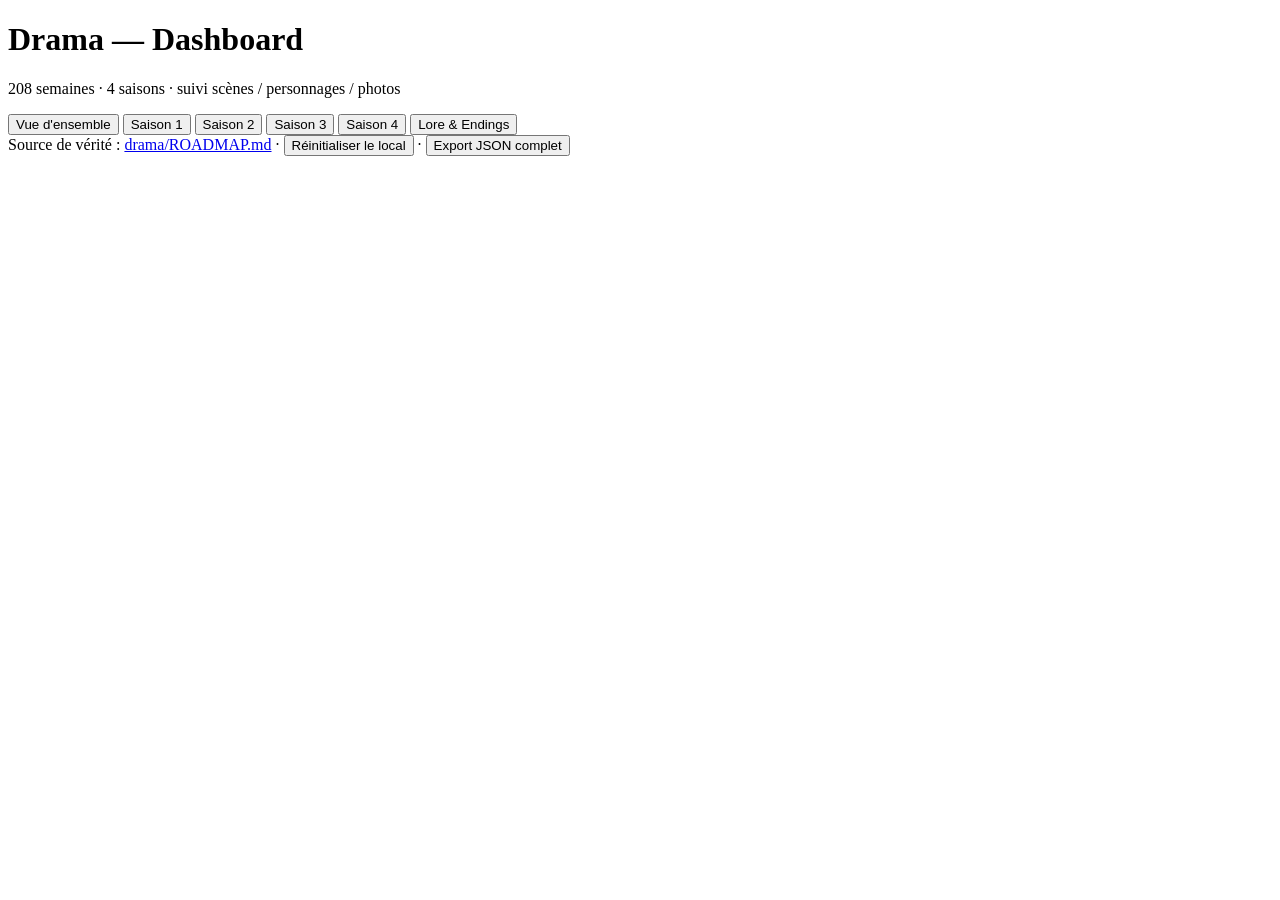
==== commit 9f57887d: "Replace Kultiva admin with Drama production dashboard Wipe Kultiva console, add new Drama dashboard " ====
--- a/index.html
+++ b/index.html
@@ -1,81 +1,48 @@
 <!DOCTYPE html>
 <html lang="fr">
 <head>
-<meta charset="UTF-8">
-<meta name="viewport" content="width=device-width, initial-scale=1">
-<meta name="robots" content="noindex,nofollow">
-<title>Admin Kultiva</title>
-<style>
-  :root {
-    --green:#4A9B5A; --green-deep:#357A44; --green-soft:#B8DCBE;
-    --terracotta:#D88661; --beige:#FCF4E1; --beige-2:#F5E9CE;
-    --ink:#3D4A3F; --ink-soft:#6B7A6F;
-    --rose-soft:#F4C6C0;
-  }
-  *{box-sizing:border-box}
-  body{font-family:system-ui,-apple-system,sans-serif;
-    background:radial-gradient(ellipse 90% 60% at 50% 30%, #FFFBEF 0%, var(--beige) 50%, var(--beige-2) 100%);
-    min-height:100vh;color:var(--ink);margin:0;padding:48px 16px;line-height:1.5}
-  main{max-width:720px;margin:0 auto}
-  header{text-align:center;margin-bottom:40px}
-  .logo{display:inline-flex;align-items:center;gap:12px;padding:10px 22px;background:#fff;
-    border-radius:999px;box-shadow:0 6px 0 rgba(74,155,90,.15),0 14px 30px -10px rgba(74,155,90,.25)}
-  .logo .icon{width:38px;height:38px;border-radius:50%;background:linear-gradient(135deg,#6BBF7A 0%, #4A9B5A 100%);
-    display:flex;align-items:center;justify-content:center;color:#fff;font-size:22px}
-  .logo .text{font-weight:700;color:var(--green-deep);font-size:18px}
-  h1{font-size:36px;margin:24px 0 8px;color:var(--green-deep);font-weight:800}
-  .lead{color:var(--ink-soft);margin:0 auto;max-width:520px}
-  .grid{display:grid;grid-template-columns:repeat(auto-fit,minmax(240px,1fr));gap:16px;margin-top:32px}
-  a.tool{display:block;background:#fff;border:2px solid var(--green-soft);border-radius:24px;
-    padding:24px;text-decoration:none;color:inherit;transition:transform .15s,border-color .15s,box-shadow .15s}
-  a.tool:hover{border-color:var(--green);transform:translateY(-2px);box-shadow:0 10px 24px -8px rgba(74,155,90,.25)}
-  a.tool.disabled{opacity:.55;cursor:not-allowed;pointer-events:none}
-  a.tool .ic{font-size:38px;margin-bottom:10px;display:block}
-  a.tool h2{font-size:18px;margin:0 0 6px;color:var(--green-deep);font-weight:800}
-  a.tool p{font-size:14px;color:var(--ink-soft);margin:0;line-height:1.4}
-  a.tool .badge{display:inline-block;background:var(--rose-soft);color:#B85A4D;padding:2px 10px;
-    border-radius:999px;font-size:11px;font-weight:700;margin-bottom:8px}
-  footer{text-align:center;margin-top:48px;font-size:12px;color:var(--ink-soft)}
-  footer a{color:var(--green-deep)}
-</style>
+  <meta charset="UTF-8">
+  <meta name="viewport" content="width=device-width, initial-scale=1.0">
+  <title>Drama — Dashboard de production</title>
+  <link rel="stylesheet" href="css/style.css">
 </head>
 <body>
-<main>
-  <header>
-    <div class="logo">
-      <span class="icon">🌱</span>
-      <span class="text">Kultiva Admin</span>
+  <header class="topbar">
+    <div class="title-block">
+      <h1>Drama <span class="muted">— Dashboard</span></h1>
+      <p class="subtitle">208 semaines · 4 saisons · suivi scènes / personnages / photos</p>
     </div>
-    <h1>Console interne</h1>
-    <p class="lead">Outils privés pour publier du contenu, gérer la base et inspecter le site.
-      Tout tourne en local, ta clé Supabase reste sur ton navigateur.</p>
+    <div class="global-progress" id="globalProgress"></div>
   </header>
 
-  <section class="grid">
-    <a class="tool" href="publier-article.html">
-      <span class="ic">📝</span>
-      <h2>Publier un article</h2>
-      <p>Article long pour kultivaprix.com — markdown, image hero, vidéo embed YouTube.</p>
-    </a>
+  <nav class="tabs" id="mainTabs">
+    <button class="tab active" data-tab="overview">Vue d'ensemble</button>
+    <button class="tab" data-tab="s1">Saison 1</button>
+    <button class="tab" data-tab="s2">Saison 2</button>
+    <button class="tab" data-tab="s3">Saison 3</button>
+    <button class="tab" data-tab="s4">Saison 4</button>
+    <button class="tab" data-tab="lore">Lore &amp; Endings</button>
+  </nav>
 
-    <a class="tool disabled" href="#" aria-disabled="true">
-      <span class="badge">Bientôt</span>
-      <span class="ic">📱</span>
-      <h2>Publier une news app + Instagram</h2>
-      <p>Story courte (vidéo + caption) qui part dans l'app Kultiva et sur Insta.</p>
-    </a>
+  <main id="content"></main>
 
-    <a class="tool disabled" href="#" aria-disabled="true">
-      <span class="badge">Bientôt</span>
-      <span class="ic">📊</span>
-      <h2>Stats &amp; santé</h2>
-      <p>Visites kultivaprix, articles populaires, état des dernières publications.</p>
-    </a>
-  </section>
+  <footer class="footer">
+    <span>Source de vérité : <a href="https://github.com/teiki5320/drama/blob/main/ROADMAP.md" target="_blank" rel="noopener">drama/ROADMAP.md</a></span>
+    <span class="sep">·</span>
+    <button id="resetLocal" class="link-btn" title="Efface les statuts photos / notes locaux">Réinitialiser le local</button>
+    <span class="sep">·</span>
+    <button id="exportAll" class="link-btn" title="Exporte l'état courant en JSON">Export JSON complet</button>
+  </footer>
 
-  <footer>
-    Hébergé sur GitHub Pages · <a href="https://github.com/teiki5320/Dash" target="_blank" rel="noopener">code source</a>
-  </footer>
-</main>
+  <!-- Modale scène -->
+  <div class="modal-backdrop" id="modalBackdrop" hidden>
+    <div class="modal" id="modal">
+      <button class="modal-close" id="modalClose">&times;</button>
+      <div class="modal-body" id="modalBody"></div>
+    </div>
+  </div>
+
+  <script src="js/data.js"></script>
+  <script src="js/app.js"></script>
 </body>
 </html>
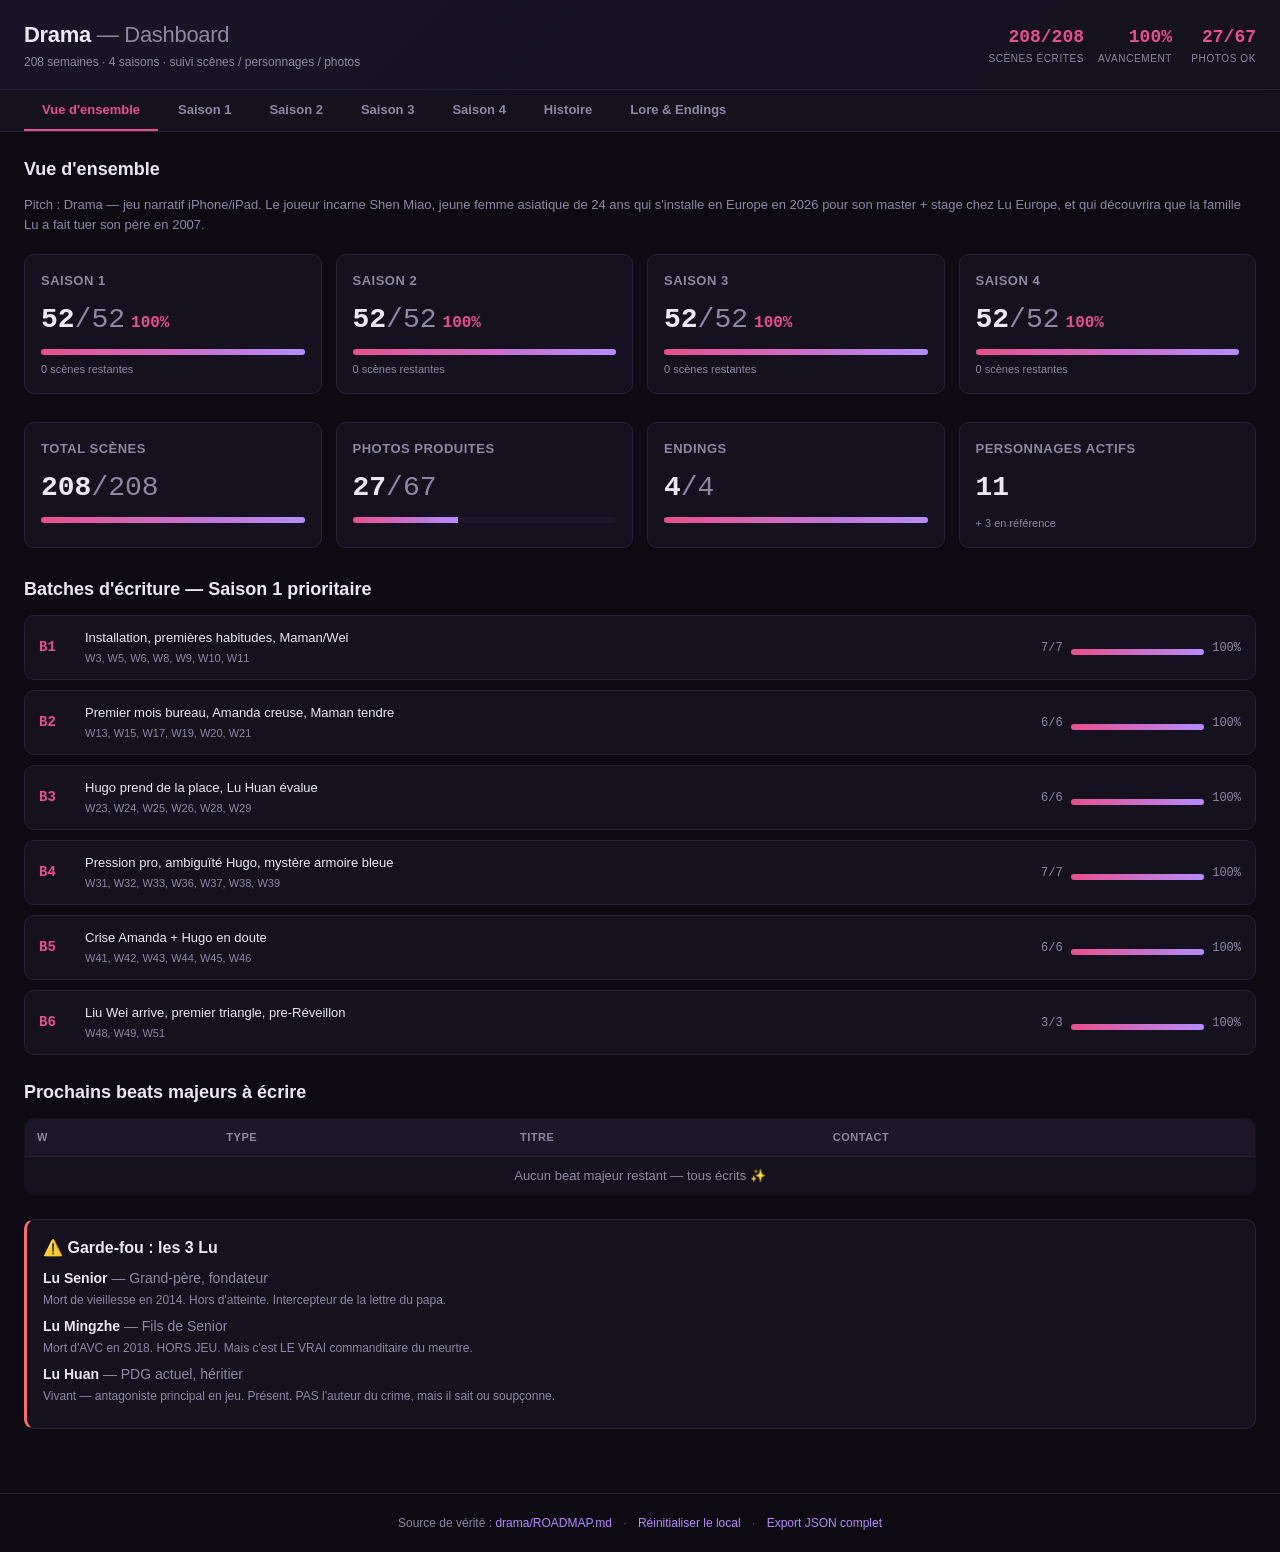
==== commit 26c02759: "Add Histoire tab + load story.js" ====
--- a/index.html
+++ b/index.html
@@ -21,6 +21,7 @@
     <button class="tab" data-tab="s2">Saison 2</button>
     <button class="tab" data-tab="s3">Saison 3</button>
     <button class="tab" data-tab="s4">Saison 4</button>
+    <button class="tab" data-tab="story">Histoire</button>
     <button class="tab" data-tab="lore">Lore &amp; Endings</button>
   </nav>
 
@@ -43,6 +44,7 @@
   </div>
 
   <script src="js/data.js"></script>
+  <script src="js/story.js"></script>
   <script src="js/app.js"></script>
 </body>
 </html>
--- a/css/style.css
+++ b/css/style.css
@@ -0,0 +1,596 @@
+/* Drama Dashboard — thème sombre dramatique */
+
+:root {
+  --bg: #0d0a14;
+  --bg-elev: #15111e;
+  --bg-elev-2: #1d1729;
+  --border: #2a2238;
+  --border-strong: #3a304e;
+  --text: #ece7f5;
+  --text-muted: #8e88a3;
+  --text-dim: #5d566f;
+  --accent: #e94f8e;
+  --accent-2: #b48bff;
+  --accent-3: #6dd2ff;
+  --ok: #5dd39e;
+  --warn: #ffb454;
+  --danger: #ff6b6b;
+  --major: #e94f8e;
+  --chitchat: #6dd2ff;
+  --cinematic: #ffd166;
+  --empty: #5d566f;
+  --radius: 10px;
+  --radius-sm: 6px;
+  --shadow: 0 4px 24px rgba(0,0,0,0.4);
+  --font-mono: ui-monospace, "SF Mono", Menlo, monospace;
+}
+
+* { box-sizing: border-box; }
+
+html, body {
+  margin: 0;
+  padding: 0;
+  background: var(--bg);
+  color: var(--text);
+  font-family: -apple-system, BlinkMacSystemFont, "Segoe UI", Roboto, Helvetica, Arial, sans-serif;
+  font-size: 14px;
+  line-height: 1.5;
+  min-height: 100vh;
+}
+
+a { color: var(--accent-2); text-decoration: none; }
+a:hover { text-decoration: underline; }
+
+.topbar {
+  display: flex;
+  align-items: center;
+  justify-content: space-between;
+  padding: 18px 24px;
+  background: linear-gradient(135deg, #1a1428 0%, #15111e 100%);
+  border-bottom: 1px solid var(--border);
+  flex-wrap: wrap;
+  gap: 16px;
+}
+
+.title-block h1 {
+  margin: 0;
+  font-size: 22px;
+  font-weight: 700;
+  letter-spacing: -0.3px;
+}
+.muted { color: var(--text-muted); font-weight: 400; }
+.subtitle { margin: 2px 0 0; color: var(--text-muted); font-size: 12px; }
+
+.global-progress {
+  display: flex;
+  gap: 14px;
+  align-items: center;
+  flex-wrap: wrap;
+}
+
+.kpi {
+  display: flex;
+  flex-direction: column;
+  align-items: flex-end;
+  min-width: 70px;
+}
+.kpi-value {
+  font-family: var(--font-mono);
+  font-size: 18px;
+  font-weight: 700;
+  color: var(--accent);
+}
+.kpi-label {
+  font-size: 10px;
+  color: var(--text-muted);
+  text-transform: uppercase;
+  letter-spacing: 0.6px;
+}
+
+.tabs {
+  display: flex;
+  gap: 2px;
+  padding: 0 24px;
+  background: var(--bg-elev);
+  border-bottom: 1px solid var(--border);
+  overflow-x: auto;
+}
+.tab {
+  background: transparent;
+  border: 0;
+  color: var(--text-muted);
+  padding: 12px 18px;
+  font-size: 13px;
+  font-weight: 600;
+  cursor: pointer;
+  border-bottom: 2px solid transparent;
+  transition: color 0.15s, border-color 0.15s;
+  white-space: nowrap;
+}
+.tab:hover { color: var(--text); }
+.tab.active {
+  color: var(--accent);
+  border-bottom-color: var(--accent);
+}
+
+.subtabs {
+  display: flex;
+  gap: 8px;
+  padding: 12px 0 16px;
+  border-bottom: 1px solid var(--border);
+  margin-bottom: 18px;
+  flex-wrap: wrap;
+}
+.subtab {
+  background: var(--bg-elev);
+  border: 1px solid var(--border);
+  color: var(--text-muted);
+  padding: 6px 14px;
+  font-size: 12px;
+  font-weight: 600;
+  border-radius: 999px;
+  cursor: pointer;
+  transition: all 0.15s;
+}
+.subtab:hover { color: var(--text); border-color: var(--border-strong); }
+.subtab.active {
+  background: var(--accent);
+  color: #fff;
+  border-color: var(--accent);
+}
+
+main {
+  padding: 24px;
+  max-width: 1400px;
+  margin: 0 auto;
+}
+
+.section { display: none; }
+.section.active { display: block; }
+
+.section-title {
+  font-size: 18px;
+  font-weight: 700;
+  margin: 0 0 12px;
+}
+.section-subtitle {
+  color: var(--text-muted);
+  font-size: 13px;
+  margin: 0 0 20px;
+}
+
+.cards-grid {
+  display: grid;
+  grid-template-columns: repeat(auto-fit, minmax(220px, 1fr));
+  gap: 14px;
+  margin-bottom: 28px;
+}
+.card {
+  background: var(--bg-elev);
+  border: 1px solid var(--border);
+  border-radius: var(--radius);
+  padding: 16px;
+}
+.card h3 {
+  margin: 0 0 8px;
+  font-size: 13px;
+  font-weight: 600;
+  color: var(--text-muted);
+  text-transform: uppercase;
+  letter-spacing: 0.5px;
+}
+.card .big {
+  font-family: var(--font-mono);
+  font-size: 28px;
+  font-weight: 700;
+  color: var(--text);
+}
+.card .pct { color: var(--accent); font-size: 16px; margin-left: 6px; }
+
+.progress-bar {
+  height: 6px;
+  background: var(--bg-elev-2);
+  border-radius: 3px;
+  overflow: hidden;
+  margin-top: 8px;
+}
+.progress-bar > span {
+  display: block;
+  height: 100%;
+  background: linear-gradient(90deg, var(--accent), var(--accent-2));
+  transition: width 0.4s;
+}
+
+.filters {
+  display: flex;
+  gap: 8px;
+  flex-wrap: wrap;
+  margin-bottom: 16px;
+  padding: 10px;
+  background: var(--bg-elev);
+  border: 1px solid var(--border);
+  border-radius: var(--radius);
+}
+.filters label {
+  display: flex;
+  align-items: center;
+  gap: 6px;
+  font-size: 12px;
+  color: var(--text-muted);
+}
+.filters select, .filters input[type="search"] {
+  background: var(--bg-elev-2);
+  border: 1px solid var(--border);
+  color: var(--text);
+  padding: 5px 10px;
+  border-radius: var(--radius-sm);
+  font-size: 12px;
+  font-family: inherit;
+}
+.filters input[type="search"] { min-width: 180px; }
+.filters .chip-counts {
+  margin-left: auto;
+  display: flex;
+  gap: 8px;
+  font-size: 11px;
+}
+.chip {
+  background: var(--bg-elev-2);
+  border: 1px solid var(--border);
+  padding: 3px 9px;
+  border-radius: 999px;
+  font-size: 11px;
+}
+
+.timeline-table {
+  width: 100%;
+  border-collapse: collapse;
+  background: var(--bg-elev);
+  border: 1px solid var(--border);
+  border-radius: var(--radius);
+  overflow: hidden;
+  font-size: 13px;
+}
+.timeline-table thead th {
+  background: var(--bg-elev-2);
+  text-align: left;
+  padding: 10px 12px;
+  font-weight: 600;
+  font-size: 11px;
+  text-transform: uppercase;
+  letter-spacing: 0.5px;
+  color: var(--text-muted);
+  border-bottom: 1px solid var(--border);
+}
+.timeline-table tbody tr {
+  border-bottom: 1px solid var(--border);
+  cursor: pointer;
+  transition: background 0.1s;
+}
+.timeline-table tbody tr:hover { background: var(--bg-elev-2); }
+.timeline-table tbody tr:last-child { border-bottom: 0; }
+.timeline-table td { padding: 9px 12px; vertical-align: middle; }
+.timeline-table .col-w { font-family: var(--font-mono); color: var(--text-muted); width: 45px; }
+.timeline-table .col-type { width: 28px; text-align: center; }
+.timeline-table .col-batch { font-family: var(--font-mono); color: var(--text-muted); width: 38px; font-size: 11px; }
+.timeline-table .col-status { width: 60px; text-align: center; }
+.timeline-table .row-major { background: rgba(233, 79, 142, 0.05); }
+.timeline-table .row-cinematic { background: rgba(255, 209, 102, 0.06); }
+.timeline-table .row-todo .col-w { color: var(--warn); }
+
+.scene-id-tag {
+  display: inline-block;
+  background: var(--bg-elev-2);
+  color: var(--text-muted);
+  padding: 1px 6px;
+  border-radius: 4px;
+  font-family: var(--font-mono);
+  font-size: 10px;
+  margin-left: 6px;
+}
+
+.badge {
+  display: inline-block;
+  padding: 2px 8px;
+  border-radius: 999px;
+  font-size: 11px;
+  font-weight: 600;
+}
+.badge-done { background: rgba(93, 211, 158, 0.15); color: var(--ok); }
+.badge-todo { background: rgba(255, 180, 84, 0.15); color: var(--warn); }
+.badge-produced { background: rgba(93, 211, 158, 0.15); color: var(--ok); }
+.badge-shoot { background: rgba(255, 107, 107, 0.18); color: var(--danger); }
+.badge-raw { background: rgba(109, 210, 255, 0.15); color: var(--accent-3); }
+.badge-retouched { background: rgba(180, 139, 255, 0.18); color: var(--accent-2); }
+.badge-validated { background: rgba(93, 211, 158, 0.18); color: var(--ok); }
+
+.type-icon { font-size: 14px; display: inline-block; }
+.type-major { color: var(--major); }
+.type-chitchat { color: var(--chitchat); }
+.type-cinematic { color: var(--cinematic); }
+.type-empty { color: var(--empty); }
+
+.persona-grid {
+  display: grid;
+  grid-template-columns: repeat(auto-fill, minmax(260px, 1fr));
+  gap: 12px;
+}
+.persona-card {
+  background: var(--bg-elev);
+  border: 1px solid var(--border);
+  border-radius: var(--radius);
+  padding: 14px;
+  border-left: 3px solid var(--accent);
+}
+.persona-card.faction-famille { border-left-color: var(--ok); }
+.persona-card.faction-romance { border-left-color: var(--accent); }
+.persona-card.faction-lu { border-left-color: var(--danger); }
+.persona-card.faction-mystere { border-left-color: var(--accent-2); }
+.persona-card.faction-protagoniste { border-left-color: var(--accent-3); }
+.persona-card.faction-reference { border-left-color: var(--text-dim); opacity: 0.7; }
+
+.persona-card h3 {
+  margin: 0 0 4px;
+  font-size: 15px;
+  display: flex;
+  align-items: center;
+  gap: 8px;
+  flex-wrap: wrap;
+}
+.persona-card .role { color: var(--text-muted); font-size: 12px; margin-bottom: 8px; }
+.persona-card .desc { font-size: 12px; color: var(--text); margin-bottom: 8px; }
+.persona-card .meta {
+  display: flex;
+  gap: 10px;
+  font-size: 11px;
+  color: var(--text-muted);
+  font-family: var(--font-mono);
+}
+.persona-card .seasons-dots { display: flex; gap: 3px; }
+.persona-card .seasons-dots span {
+  width: 14px; height: 14px;
+  display: inline-flex;
+  align-items: center; justify-content: center;
+  background: var(--bg-elev-2);
+  border-radius: 50%;
+  font-size: 9px;
+  color: var(--text-muted);
+}
+.persona-card .seasons-dots span.on { background: var(--accent); color: #fff; }
+
+.photos-grid {
+  display: grid;
+  grid-template-columns: repeat(auto-fill, minmax(220px, 1fr));
+  gap: 14px;
+}
+.photo-card {
+  background: var(--bg-elev);
+  border: 1px solid var(--border);
+  border-radius: var(--radius);
+  overflow: hidden;
+  display: flex;
+  flex-direction: column;
+}
+.photo-thumb {
+  aspect-ratio: 4/3;
+  background: var(--bg-elev-2);
+  position: relative;
+  display: flex;
+  align-items: center;
+  justify-content: center;
+  overflow: hidden;
+}
+.photo-thumb img { width: 100%; height: 100%; object-fit: cover; }
+.photo-thumb .placeholder { font-size: 32px; color: var(--text-dim); }
+.photo-thumb .kind-tag {
+  position: absolute;
+  top: 8px; left: 8px;
+  background: rgba(0,0,0,0.6);
+  color: #fff;
+  padding: 2px 6px;
+  border-radius: 3px;
+  font-size: 10px;
+  text-transform: uppercase;
+  font-weight: 600;
+  letter-spacing: 0.4px;
+}
+.photo-card .photo-body {
+  padding: 10px 12px;
+  display: flex;
+  flex-direction: column;
+  gap: 6px;
+  flex: 1;
+}
+.photo-card .photo-desc { font-size: 12px; flex: 1; }
+.photo-card .photo-meta {
+  display: flex;
+  justify-content: space-between;
+  align-items: center;
+  font-size: 11px;
+  color: var(--text-muted);
+}
+.photo-card select.status-select {
+  background: var(--bg-elev-2);
+  border: 1px solid var(--border);
+  color: var(--text);
+  padding: 4px 8px;
+  border-radius: var(--radius-sm);
+  font-size: 11px;
+}
+
+.modal-backdrop {
+  position: fixed;
+  inset: 0;
+  background: rgba(0,0,0,0.7);
+  display: flex;
+  align-items: center;
+  justify-content: center;
+  z-index: 100;
+  padding: 20px;
+}
+.modal-backdrop[hidden] { display: none; }
+.modal {
+  background: var(--bg-elev);
+  border: 1px solid var(--border);
+  border-radius: var(--radius);
+  max-width: 600px;
+  width: 100%;
+  max-height: 80vh;
+  overflow-y: auto;
+  padding: 24px;
+  position: relative;
+  box-shadow: var(--shadow);
+}
+.modal-close {
+  position: absolute;
+  top: 10px; right: 14px;
+  background: transparent;
+  border: 0;
+  color: var(--text-muted);
+  font-size: 26px;
+  cursor: pointer;
+  line-height: 1;
+}
+.modal-close:hover { color: var(--text); }
+.modal h2 { margin: 0 0 4px; font-size: 18px; }
+.modal .modal-sub { color: var(--text-muted); margin: 0 0 18px; font-size: 12px; }
+.modal pre {
+  background: var(--bg);
+  border: 1px solid var(--border);
+  padding: 12px;
+  border-radius: var(--radius-sm);
+  overflow-x: auto;
+  font-size: 11px;
+  font-family: var(--font-mono);
+  color: var(--accent-3);
+}
+.modal textarea {
+  width: 100%;
+  min-height: 80px;
+  background: var(--bg);
+  color: var(--text);
+  border: 1px solid var(--border);
+  border-radius: var(--radius-sm);
+  padding: 8px;
+  font-family: inherit;
+  font-size: 12px;
+  resize: vertical;
+}
+
+.lore-grid {
+  display: grid;
+  grid-template-columns: repeat(auto-fit, minmax(280px, 1fr));
+  gap: 14px;
+  margin-bottom: 28px;
+}
+.lore-card {
+  background: var(--bg-elev);
+  border: 1px solid var(--border);
+  border-radius: var(--radius);
+  padding: 16px;
+}
+.lore-card h3 { margin: 0 0 8px; font-size: 16px; }
+.lore-card .warn {
+  margin-top: 10px;
+  padding: 8px 10px;
+  background: rgba(255, 107, 107, 0.1);
+  border-left: 3px solid var(--danger);
+  border-radius: var(--radius-sm);
+  font-size: 12px;
+  color: var(--danger);
+}
+.lore-card .role { color: var(--text-muted); font-size: 12px; margin-bottom: 4px; }
+
+.timeline-history {
+  background: var(--bg-elev);
+  border: 1px solid var(--border);
+  border-radius: var(--radius);
+  padding: 16px;
+}
+.timeline-history li { margin-bottom: 6px; }
+.timeline-history strong { color: var(--accent); font-family: var(--font-mono); }
+
+.endings-grid {
+  display: grid;
+  grid-template-columns: repeat(auto-fit, minmax(180px, 1fr));
+  gap: 12px;
+}
+.ending-card {
+  background: var(--bg-elev);
+  border: 1px solid var(--border);
+  border-radius: var(--radius);
+  padding: 16px;
+  text-align: center;
+}
+.ending-card .em { font-size: 32px; }
+.ending-card h4 { margin: 4px 0; }
+.ending-card .desc { color: var(--text-muted); font-size: 12px; }
+
+.batches-list { display: flex; flex-direction: column; gap: 10px; margin-bottom: 24px; }
+.batch-row {
+  background: var(--bg-elev);
+  border: 1px solid var(--border);
+  border-radius: var(--radius);
+  padding: 12px 14px;
+  display: flex;
+  align-items: center;
+  gap: 14px;
+  flex-wrap: wrap;
+}
+.batch-row .batch-id {
+  font-family: var(--font-mono);
+  font-weight: 700;
+  color: var(--accent);
+  width: 32px;
+}
+.batch-row .batch-theme { flex: 1; font-size: 13px; }
+.batch-row .batch-progress {
+  display: flex;
+  align-items: center;
+  gap: 8px;
+  font-family: var(--font-mono);
+  font-size: 12px;
+  color: var(--text-muted);
+  min-width: 200px;
+}
+.batch-row .progress-bar { flex: 1; }
+
+.footer {
+  text-align: center;
+  padding: 20px;
+  color: var(--text-muted);
+  font-size: 12px;
+  border-top: 1px solid var(--border);
+  margin-top: 40px;
+}
+.footer .sep { margin: 0 8px; color: var(--text-dim); }
+.link-btn {
+  background: transparent;
+  border: 0;
+  color: var(--accent-2);
+  cursor: pointer;
+  font-size: inherit;
+  padding: 0;
+}
+.link-btn:hover { text-decoration: underline; }
+
+.note-area {
+  width: 100%;
+  margin-top: 8px;
+  min-height: 60px;
+  background: var(--bg);
+  border: 1px solid var(--border);
+  color: var(--text);
+  padding: 8px;
+  border-radius: var(--radius-sm);
+  font-family: inherit;
+  font-size: 12px;
+}
+
+@media (max-width: 640px) {
+  .topbar { flex-direction: column; align-items: flex-start; }
+  .global-progress { width: 100%; }
+  main { padding: 14px; }
+  .timeline-table { font-size: 12px; }
+  .timeline-table .col-batch { display: none; }
+}
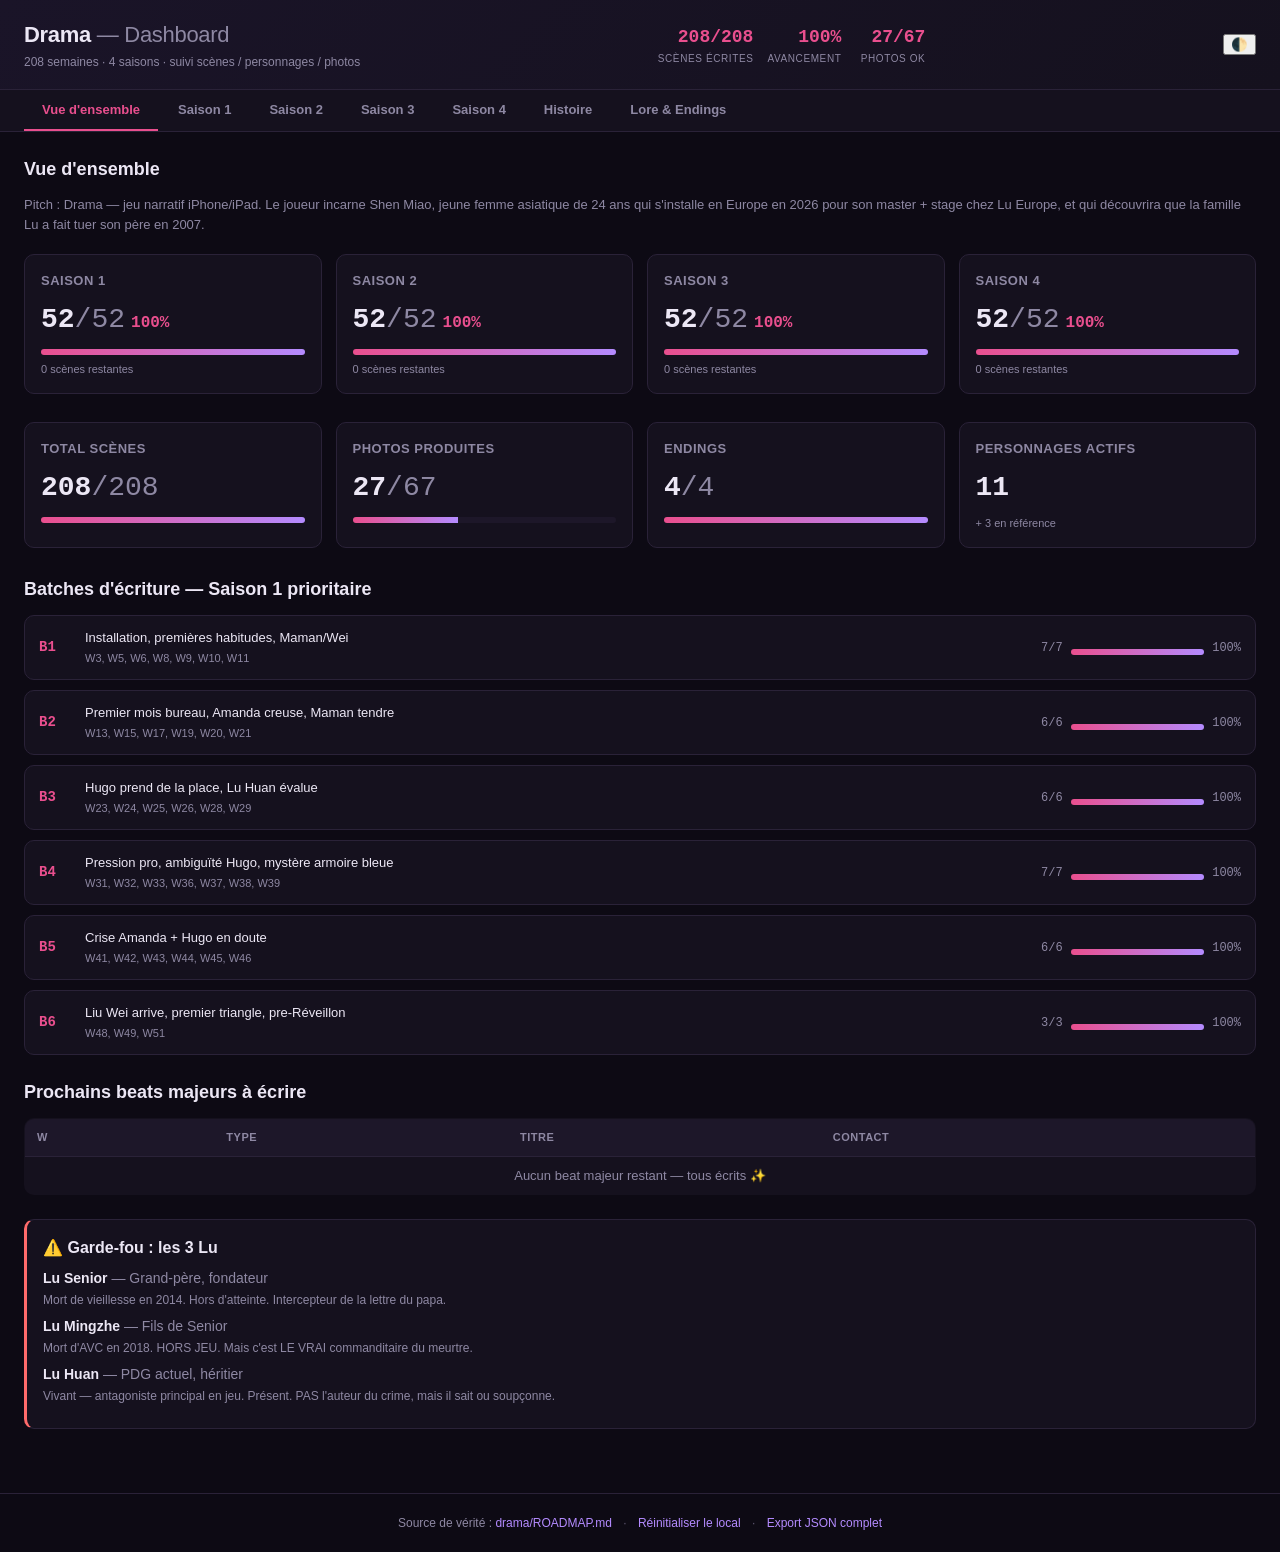
==== commit 31abf069: "Add theme-toggle button (glass/dark switcher)" ====
--- a/index.html
+++ b/index.html
@@ -13,6 +13,7 @@
       <p class="subtitle">208 semaines · 4 saisons · suivi scènes / personnages / photos</p>
     </div>
     <div class="global-progress" id="globalProgress"></div>
+    <button class="theme-toggle" id="themeToggle" aria-label="Basculer thème" title="Basculer thème glass / sombre">🌓</button>
   </header>
 
   <nav class="tabs" id="mainTabs">
--- a/css/style.css
+++ b/css/style.css
@@ -587,10 +587,42 @@
   font-size: 12px;
 }
 
+/* ===== Story (onglet Histoire) ===== */
+.story-acte {
+  background: var(--bg-elev);
+  border: 1px solid var(--border);
+  border-radius: var(--radius);
+  padding: 22px 26px;
+  margin-bottom: 18px;
+  border-left: 3px solid var(--accent);
+}
+.story-acte-title {
+  margin: 0 0 4px;
+  font-size: 17px;
+  font-weight: 700;
+  color: var(--accent);
+}
+.story-acte-range {
+  margin: 0 0 14px;
+  font-size: 12px;
+  color: var(--text-muted);
+  font-family: var(--font-mono);
+}
+.story-paragraph {
+  margin: 0 0 12px;
+  font-size: 14px;
+  line-height: 1.7;
+  color: var(--text);
+  text-align: justify;
+}
+.story-paragraph:last-child { margin-bottom: 0; }
+
 @media (max-width: 640px) {
   .topbar { flex-direction: column; align-items: flex-start; }
   .global-progress { width: 100%; }
   main { padding: 14px; }
   .timeline-table { font-size: 12px; }
   .timeline-table .col-batch { display: none; }
-}
+  .story-acte { padding: 16px; }
+  .story-paragraph { text-align: left; }
+}
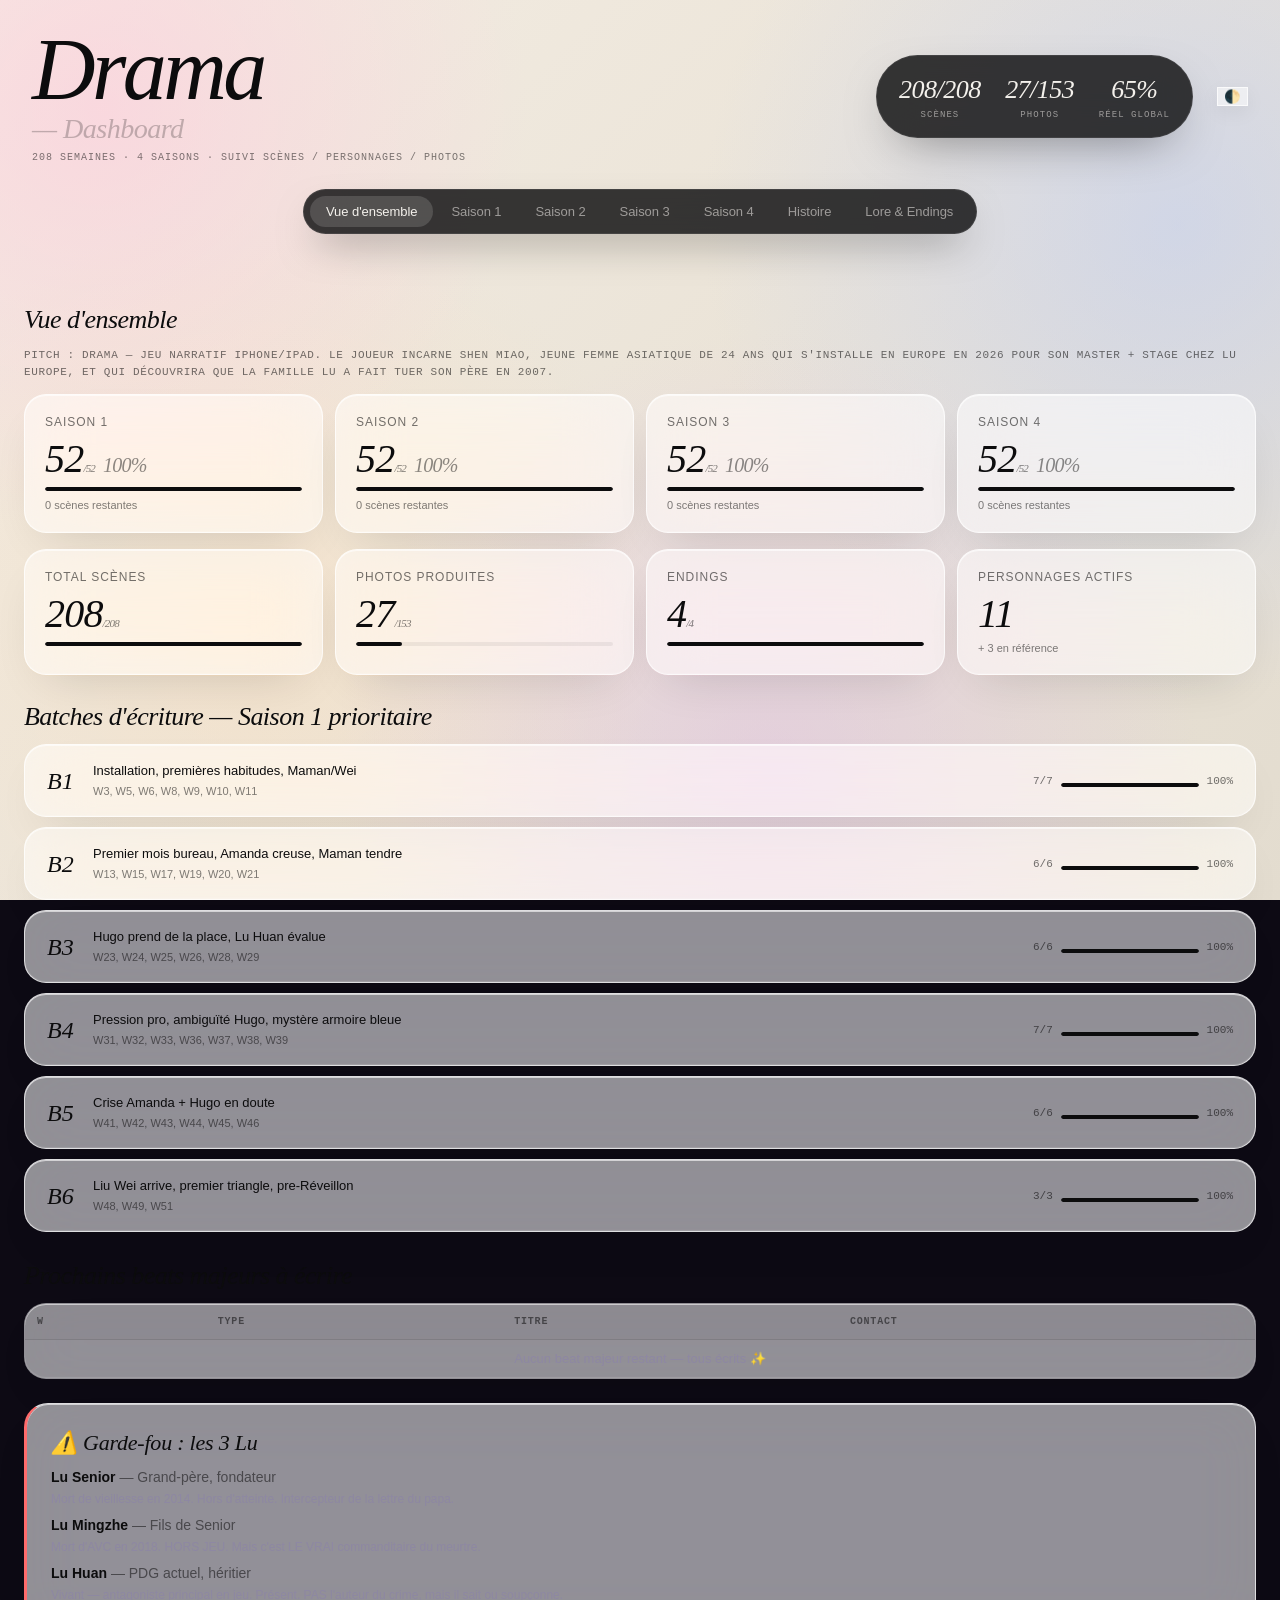
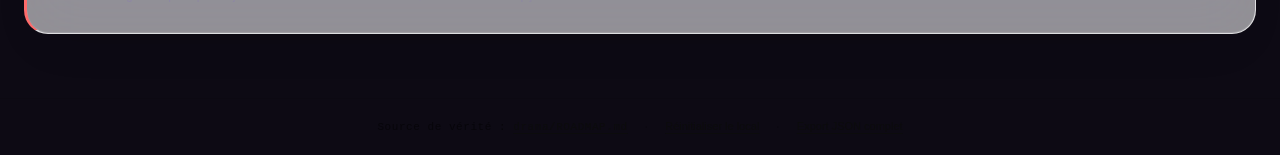
==== commit 06cceb86: "chore(dash): load 3 data patches (vn, arcs, photos) before app.js" ====
--- a/index.html
+++ b/index.html
@@ -45,6 +45,9 @@
   </div>
 
   <script src="js/data.js"></script>
+  <script src="js/data-vn-extras.js"></script>
+  <script src="js/data-arcs-extras.js"></script>
+  <script src="js/data-photos-extras.js"></script>
   <script src="js/story.js"></script>
   <script src="js/app.js"></script>
 </body>
--- a/css/style.css
+++ b/css/style.css
@@ -626,3 +626,580 @@
   .story-acte { padding: 16px; }
   .story-paragraph { text-align: left; }
 }
+
+/* ============================================================
+   GLASS BENTO LIGHT THEME — body[data-theme="glass"]
+   Editorial : Instrument Serif italic + Inter Tight, palette
+   ink/paper/cream, glass cards, dark accents, bento sizes.
+   v2 : titre réduit, paddings serrés, glass renforcé, % réel.
+   ============================================================ */
+
+@import url('https://fonts.googleapis.com/css2?family=Instrument+Serif:ital@0;1&family=Inter+Tight:wght@300;400;500;600;700&family=JetBrains+Mono:wght@400;500&display=swap');
+
+body[data-theme="glass"] {
+  --ink: #0c0c0d;
+  --ink-soft: #2a2a2d;
+  --paper: #f4f1ec;
+  --paper-soft: #e9e5dd;
+  --line: rgba(12, 12, 13, 0.10);
+  --line-soft: rgba(12, 12, 13, 0.06);
+  --glass-light: rgba(255, 255, 255, 0.55);
+  --glass-light-border: rgba(255, 255, 255, 0.7);
+  --glass-dark: rgba(20, 20, 22, 0.85);
+  --glass-dark-border: rgba(255, 255, 255, 0.08);
+  --display-font: "Instrument Serif", Georgia, serif;
+  --sans-font: "Inter Tight", -apple-system, BlinkMacSystemFont, "Segoe UI", sans-serif;
+  --mono-font: "JetBrains Mono", ui-monospace, "SF Mono", monospace;
+
+  background:
+    radial-gradient(circle at 8% 12%, rgba(255, 200, 220, 0.55), transparent 30%),
+    radial-gradient(circle at 92% 25%, rgba(180, 200, 250, 0.45), transparent 35%),
+    radial-gradient(circle at 60% 85%, rgba(220, 180, 230, 0.4), transparent 40%),
+    radial-gradient(circle at 20% 70%, rgba(255, 220, 180, 0.35), transparent 35%),
+    linear-gradient(135deg, #f4ede3 0%, #ebe4d8 50%, #e3dccf 100%);
+  background-attachment: fixed;
+  color: var(--ink);
+  font-family: var(--sans-font);
+  min-height: 100vh;
+}
+body[data-theme="glass"]::before {
+  content: '';
+  position: fixed;
+  inset: 0;
+  background:
+    radial-gradient(ellipse at 30% 15%, rgba(255, 230, 240, 0.3), transparent 55%),
+    radial-gradient(ellipse at 80% 85%, rgba(220, 230, 255, 0.3), transparent 55%);
+  z-index: -1;
+  pointer-events: none;
+}
+
+/* ----- Topbar : editorial title (serré) ----- */
+body[data-theme="glass"] .topbar {
+  background: transparent;
+  border-bottom: 0;
+  padding: 28px 32px 12px;
+  align-items: center;
+  justify-content: space-between;
+  flex-wrap: wrap;
+  gap: 24px;
+}
+body[data-theme="glass"] .title-block {
+  flex: 1;
+  min-width: 0;
+}
+body[data-theme="glass"] .title-block h1 {
+  font-family: var(--display-font);
+  font-style: italic;
+  font-weight: 400;
+  font-size: clamp(44px, 7vw, 88px);
+  line-height: 0.95;
+  letter-spacing: -0.04em;
+  color: var(--ink);
+  margin: 0;
+  font-feature-settings: "ss01";
+}
+body[data-theme="glass"] .title-block h1 .muted {
+  display: block;
+  font-style: italic;
+  font-family: var(--display-font);
+  font-size: 0.32em;
+  font-weight: 400;
+  opacity: 0.45;
+  margin-top: 4px;
+  letter-spacing: -0.02em;
+}
+body[data-theme="glass"] .subtitle {
+  font-family: var(--mono-font);
+  font-size: 10px;
+  text-transform: uppercase;
+  letter-spacing: 0.10em;
+  color: rgba(0, 0, 0, 0.5);
+  margin-top: 8px;
+}
+body[data-theme="glass"] .muted { color: rgba(0, 0, 0, 0.5); }
+
+/* ----- KPI block as dark glass pill (compact) ----- */
+body[data-theme="glass"] .global-progress {
+  background: var(--glass-dark);
+  color: var(--paper);
+  padding: 14px 22px;
+  border-radius: 100px;
+  gap: 24px;
+  border: 1px solid var(--glass-dark-border);
+  backdrop-filter: blur(20px) saturate(140%);
+  -webkit-backdrop-filter: blur(20px) saturate(140%);
+  box-shadow: 0 18px 50px -22px rgba(0, 0, 0, 0.5);
+}
+body[data-theme="glass"] .kpi { align-items: center; }
+body[data-theme="glass"] .kpi-value {
+  font-family: var(--display-font);
+  font-style: italic;
+  font-size: 26px;
+  font-weight: 400;
+  color: var(--paper);
+  letter-spacing: -0.02em;
+}
+body[data-theme="glass"] .kpi-label {
+  color: rgba(244, 241, 236, 0.55);
+  font-family: var(--mono-font);
+  font-size: 9px;
+  letter-spacing: 0.12em;
+  text-transform: uppercase;
+}
+
+/* ----- Theme toggle ----- */
+body[data-theme="glass"] .theme-toggle {
+  background: var(--glass-light);
+  border: 1px solid var(--glass-light-border);
+  color: var(--ink);
+  backdrop-filter: blur(20px);
+  -webkit-backdrop-filter: blur(20px);
+  box-shadow: 0 6px 20px rgba(0, 0, 0, 0.06);
+}
+
+/* ----- Tabs as dark floating pill ----- */
+body[data-theme="glass"] .tabs {
+  background: var(--glass-dark);
+  border: 1px solid var(--glass-dark-border);
+  border-radius: 100px;
+  padding: 6px;
+  margin: 12px auto 20px;
+  max-width: max-content;
+  gap: 2px;
+  backdrop-filter: blur(20px);
+  -webkit-backdrop-filter: blur(20px);
+  box-shadow: 0 18px 40px -15px rgba(0, 0, 0, 0.5);
+  overflow-x: auto;
+}
+body[data-theme="glass"] .tab {
+  color: rgba(244, 241, 236, 0.55);
+  font-family: var(--sans-font);
+  border-radius: 100px;
+  padding: 8px 16px;
+  font-size: 13px;
+  font-weight: 500;
+  border-bottom: 0;
+  letter-spacing: -0.005em;
+}
+body[data-theme="glass"] .tab:hover {
+  color: var(--paper);
+  background: rgba(255, 255, 255, 0.06);
+}
+body[data-theme="glass"] .tab.active {
+  background: rgba(255, 255, 255, 0.14);
+  color: var(--paper);
+  border-bottom-color: transparent;
+}
+
+/* ----- Sub-tabs ----- */
+body[data-theme="glass"] .subtabs {
+  border-bottom: 1px solid var(--line);
+  gap: 8px;
+  padding: 16px 0;
+}
+body[data-theme="glass"] .subtab {
+  background: var(--glass-light);
+  border: 1px solid var(--glass-light-border);
+  color: rgba(0, 0, 0, 0.6);
+  backdrop-filter: blur(15px);
+  -webkit-backdrop-filter: blur(15px);
+  font-family: var(--sans-font);
+}
+body[data-theme="glass"] .subtab:hover {
+  color: var(--ink);
+  background: rgba(255, 255, 255, 0.78);
+  border-color: var(--line);
+}
+body[data-theme="glass"] .subtab.active {
+  background: var(--ink);
+  color: var(--paper);
+  border-color: var(--ink);
+}
+
+/* ----- Glass cards (liquid glass intensified) ----- */
+body[data-theme="glass"] .card,
+body[data-theme="glass"] .lore-card,
+body[data-theme="glass"] .persona-card,
+body[data-theme="glass"] .photo-card,
+body[data-theme="glass"] .ending-card,
+body[data-theme="glass"] .story-acte,
+body[data-theme="glass"] .timeline-history,
+body[data-theme="glass"] .filters,
+body[data-theme="glass"] .batch-row,
+body[data-theme="glass"] .timeline-table,
+body[data-theme="glass"] .modal {
+  background: var(--glass-light);
+  border: 1px solid var(--glass-light-border);
+  color: var(--ink);
+  backdrop-filter: blur(30px) saturate(180%);
+  -webkit-backdrop-filter: blur(30px) saturate(180%);
+  box-shadow: 0 20px 50px -22px rgba(0, 0, 0, 0.16),
+              inset 0 1px 0 rgba(255, 255, 255, 0.6),
+              inset 0 -1px 1px rgba(255, 255, 255, 0.15);
+  border-radius: 22px;
+  font-family: var(--sans-font);
+}
+
+body[data-theme="glass"] .cards-grid { gap: 12px; margin-bottom: 16px; }
+
+body[data-theme="glass"] .card { padding: 18px 20px; }
+body[data-theme="glass"] .card h3 {
+  color: rgba(0, 0, 0, 0.55);
+  font-family: var(--sans-font);
+  font-size: 12px;
+  font-weight: 500;
+  letter-spacing: 0.08em;
+  text-transform: uppercase;
+}
+body[data-theme="glass"] .card .big {
+  font-family: var(--display-font);
+  font-style: italic;
+  font-size: 40px;
+  font-weight: 400;
+  color: var(--ink);
+  letter-spacing: -0.02em;
+  line-height: 1;
+}
+body[data-theme="glass"] .card .pct {
+  font-family: var(--display-font);
+  font-style: italic;
+  color: rgba(0, 0, 0, 0.45);
+  font-size: 20px;
+  margin-left: 8px;
+}
+body[data-theme="glass"] .card .muted { font-size: 11px; }
+
+/* Progress bars : minimal lines */
+body[data-theme="glass"] .progress-bar {
+  background: rgba(0, 0, 0, 0.06);
+  height: 4px;
+  border-radius: 2px;
+}
+body[data-theme="glass"] .progress-bar > span {
+  background: var(--ink);
+  border-radius: 2px;
+}
+
+/* ----- Section titles in serif italic ----- */
+body[data-theme="glass"] .section-title {
+  font-family: var(--display-font);
+  font-style: italic;
+  font-weight: 400;
+  font-size: 26px;
+  letter-spacing: -0.02em;
+  color: var(--ink);
+  margin: 22px 0 8px;
+}
+body[data-theme="glass"] .section-subtitle {
+  font-family: var(--mono-font);
+  font-size: 11px;
+  letter-spacing: 0.06em;
+  color: rgba(0, 0, 0, 0.55);
+  text-transform: uppercase;
+  margin-bottom: 14px;
+}
+
+/* ----- Filters ----- */
+body[data-theme="glass"] .filters {
+  border-radius: 18px;
+  padding: 16px 18px;
+}
+body[data-theme="glass"] .filters label {
+  color: rgba(0, 0, 0, 0.6);
+  font-size: 12px;
+}
+body[data-theme="glass"] .filters select,
+body[data-theme="glass"] .filters input[type="search"],
+body[data-theme="glass"] select.status-select,
+body[data-theme="glass"] .modal textarea,
+body[data-theme="glass"] .note-area {
+  background: rgba(255, 255, 255, 0.85);
+  border: 1px solid var(--line);
+  color: var(--ink);
+  font-family: var(--sans-font);
+  border-radius: 100px;
+  padding: 6px 14px;
+}
+body[data-theme="glass"] select.status-select { border-radius: 100px; }
+body[data-theme="glass"] .note-area { border-radius: 16px; padding: 10px 14px; }
+
+/* ----- Chips ----- */
+body[data-theme="glass"] .chip {
+  background: rgba(255, 255, 255, 0.85);
+  border: 1px solid var(--line);
+  color: rgba(0, 0, 0, 0.7);
+  font-family: var(--mono-font);
+  font-size: 10px;
+  letter-spacing: 0.04em;
+  padding: 4px 10px;
+}
+
+/* ----- Timeline table ----- */
+body[data-theme="glass"] .timeline-table {
+  border-radius: 22px;
+  overflow: hidden;
+  font-family: var(--sans-font);
+}
+body[data-theme="glass"] .timeline-table thead th {
+  background: rgba(0, 0, 0, 0.04);
+  color: rgba(0, 0, 0, 0.5);
+  border-bottom: 1px solid var(--line);
+  font-family: var(--mono-font);
+  font-size: 10px;
+  letter-spacing: 0.08em;
+}
+body[data-theme="glass"] .timeline-table tbody tr {
+  border-bottom: 1px solid var(--line-soft);
+}
+body[data-theme="glass"] .timeline-table tbody tr:hover {
+  background: rgba(0, 0, 0, 0.025);
+}
+body[data-theme="glass"] .timeline-table .col-w {
+  font-family: var(--mono-font);
+  color: rgba(0, 0, 0, 0.45);
+  font-size: 12px;
+}
+body[data-theme="glass"] .timeline-table .row-major {
+  background: rgba(12, 12, 13, 0.04);
+}
+body[data-theme="glass"] .timeline-table .row-cinematic {
+  background: rgba(255, 209, 102, 0.13);
+}
+body[data-theme="glass"] .timeline-table .row-todo .col-w { color: #b8742d; }
+
+body[data-theme="glass"] .scene-id-tag {
+  background: rgba(0, 0, 0, 0.05);
+  color: rgba(0, 0, 0, 0.55);
+  font-family: var(--mono-font);
+}
+
+/* ----- Persona cards ----- */
+body[data-theme="glass"] .persona-card {
+  padding: 18px 20px;
+  border-radius: 22px;
+}
+body[data-theme="glass"] .persona-card h3 {
+  font-family: var(--sans-font);
+  font-size: 16px;
+  font-weight: 500;
+  text-transform: none;
+  letter-spacing: -0.005em;
+  color: var(--ink);
+}
+body[data-theme="glass"] .persona-card .role {
+  color: rgba(0, 0, 0, 0.5);
+  font-family: var(--mono-font);
+  font-size: 10px;
+  text-transform: uppercase;
+  letter-spacing: 0.08em;
+}
+body[data-theme="glass"] .persona-card .desc { color: rgba(0, 0, 0, 0.85); }
+body[data-theme="glass"] .persona-card .meta {
+  color: rgba(0, 0, 0, 0.5);
+  font-family: var(--mono-font);
+}
+body[data-theme="glass"] .persona-card .seasons-dots span {
+  background: rgba(0, 0, 0, 0.08);
+  color: rgba(0, 0, 0, 0.55);
+}
+body[data-theme="glass"] .persona-card .seasons-dots span.on {
+  background: var(--ink);
+  color: var(--paper);
+}
+body[data-theme="glass"] .persona-card.faction-famille { border-left: 3px solid #1f8a5a; }
+body[data-theme="glass"] .persona-card.faction-romance { border-left: 3px solid #c44; }
+body[data-theme="glass"] .persona-card.faction-lu { border-left: 3px solid #6b4dc7; }
+body[data-theme="glass"] .persona-card.faction-mystere { border-left: 3px solid #2a2a2d; }
+body[data-theme="glass"] .persona-card.faction-protagoniste { border-left: 3px solid #b8742d; }
+body[data-theme="glass"] .persona-card.faction-reference { border-left: 3px solid rgba(0,0,0,0.2); opacity: 0.75; }
+
+/* ----- Photo cards ----- */
+body[data-theme="glass"] .photo-card {
+  padding: 0;
+  overflow: hidden;
+  border-radius: 22px;
+}
+body[data-theme="glass"] .photo-thumb { background: rgba(0, 0, 0, 0.06); }
+body[data-theme="glass"] .photo-card .photo-meta { color: rgba(0, 0, 0, 0.55); }
+
+/* ----- Story (Histoire) — editorial reading (compact) ----- */
+body[data-theme="glass"] .story-acte {
+  padding: 22px 26px;
+  border-radius: 22px;
+}
+body[data-theme="glass"] .story-acte-title {
+  font-family: var(--display-font);
+  font-style: italic;
+  font-weight: 400;
+  color: var(--ink);
+  font-size: 22px;
+  letter-spacing: -0.02em;
+  margin-bottom: 8px;
+}
+body[data-theme="glass"] .story-acte-range {
+  color: rgba(0, 0, 0, 0.5);
+  font-family: var(--mono-font);
+  font-size: 11px;
+  letter-spacing: 0.08em;
+  text-transform: uppercase;
+}
+body[data-theme="glass"] .story-paragraph {
+  color: rgba(0, 0, 0, 0.85);
+  line-height: 1.8;
+  font-size: 15px;
+  font-family: var(--sans-font);
+}
+
+/* ----- Lore ----- */
+body[data-theme="glass"] .lore-card { padding: 22px 24px; border-radius: 24px; }
+body[data-theme="glass"] .lore-card h3 {
+  font-family: var(--display-font);
+  font-style: italic;
+  font-size: 22px;
+  font-weight: 400;
+  color: var(--ink);
+  letter-spacing: -0.01em;
+}
+body[data-theme="glass"] .lore-card .role {
+  color: rgba(0, 0, 0, 0.5);
+  font-family: var(--mono-font);
+  font-size: 10px;
+  text-transform: uppercase;
+  letter-spacing: 0.08em;
+}
+body[data-theme="glass"] .lore-card .warn {
+  background: rgba(196, 68, 68, 0.10);
+  color: #a93535;
+  border-left-color: #c44;
+  font-family: var(--mono-font);
+  font-size: 11px;
+  letter-spacing: 0.04em;
+}
+body[data-theme="glass"] .timeline-history { padding: 22px 28px; border-radius: 24px; }
+body[data-theme="glass"] .timeline-history strong {
+  color: #a93535;
+  font-family: var(--mono-font);
+}
+
+/* ----- Endings ----- */
+body[data-theme="glass"] .ending-card {
+  padding: 24px;
+  border-radius: 24px;
+}
+body[data-theme="glass"] .ending-card h4 {
+  font-family: var(--display-font);
+  font-style: italic;
+  font-size: 22px;
+  font-weight: 400;
+  color: var(--ink);
+}
+body[data-theme="glass"] .ending-card .desc {
+  color: rgba(0, 0, 0, 0.6);
+  font-size: 13px;
+}
+
+/* ----- Batches ----- */
+body[data-theme="glass"] .batch-row {
+  border-radius: 22px;
+  padding: 16px 22px;
+}
+body[data-theme="glass"] .batch-row .batch-id {
+  color: var(--ink);
+  font-family: var(--display-font);
+  font-style: italic;
+  font-size: 24px;
+  font-weight: 400;
+}
+body[data-theme="glass"] .batch-row .batch-progress {
+  color: rgba(0, 0, 0, 0.55);
+  font-family: var(--mono-font);
+  font-size: 11px;
+}
+
+/* ----- Badges ----- */
+body[data-theme="glass"] .badge {
+  font-family: var(--mono-font);
+  font-size: 10px;
+  letter-spacing: 0.06em;
+}
+body[data-theme="glass"] .badge-done { background: rgba(31, 138, 90, 0.16); color: #1f8a5a; }
+body[data-theme="glass"] .badge-todo { background: rgba(184, 116, 45, 0.18); color: #b8742d; }
+body[data-theme="glass"] .badge-shoot { background: rgba(196, 68, 68, 0.18); color: #c44; }
+body[data-theme="glass"] .badge-raw { background: rgba(42, 125, 168, 0.18); color: #2a7da8; }
+body[data-theme="glass"] .badge-retouched { background: rgba(107, 77, 199, 0.18); color: #6b4dc7; }
+body[data-theme="glass"] .badge-validated,
+body[data-theme="glass"] .badge-produced { background: rgba(31, 138, 90, 0.18); color: #1f8a5a; }
+
+/* ----- Modal ----- */
+body[data-theme="glass"] .modal-backdrop {
+  background: rgba(0, 0, 0, 0.5);
+  backdrop-filter: blur(10px);
+  -webkit-backdrop-filter: blur(10px);
+}
+body[data-theme="glass"] .modal { padding: 32px; }
+body[data-theme="glass"] .modal h2 {
+  font-family: var(--display-font);
+  font-style: italic;
+  font-size: 28px;
+  font-weight: 400;
+  color: var(--ink);
+  letter-spacing: -0.02em;
+}
+body[data-theme="glass"] .modal .modal-sub {
+  color: rgba(0, 0, 0, 0.55);
+  font-family: var(--mono-font);
+  font-size: 11px;
+  letter-spacing: 0.06em;
+}
+body[data-theme="glass"] .modal-close { color: rgba(0, 0, 0, 0.4); }
+body[data-theme="glass"] .modal-close:hover { color: var(--ink); }
+body[data-theme="glass"] .modal pre {
+  background: rgba(0, 0, 0, 0.04);
+  border: 1px solid var(--line);
+  color: #5e3d8c;
+  font-family: var(--mono-font);
+  border-radius: 12px;
+}
+body[data-theme="glass"] code {
+  background: rgba(0, 0, 0, 0.06);
+  padding: 1px 6px;
+  border-radius: 4px;
+  color: #5e3d8c;
+  font-family: var(--mono-font);
+}
+
+/* ----- Footer ----- */
+body[data-theme="glass"] .footer {
+  background: transparent;
+  border-top: 1px solid var(--line);
+  color: rgba(0, 0, 0, 0.5);
+  font-family: var(--mono-font);
+  font-size: 11px;
+  letter-spacing: 0.05em;
+}
+body[data-theme="glass"] .footer .sep { color: rgba(0, 0, 0, 0.2); }
+body[data-theme="glass"] a,
+body[data-theme="glass"] .link-btn {
+  color: var(--ink);
+  text-decoration: underline;
+  text-underline-offset: 3px;
+  text-decoration-thickness: 1px;
+}
+body[data-theme="glass"] .link-btn:hover { color: #5e3d8c; }
+
+/* ----- Type icon recolors (lighter palette) ----- */
+body[data-theme="glass"] .type-major { color: var(--ink); }
+body[data-theme="glass"] .type-chitchat { color: rgba(0, 0, 0, 0.55); }
+body[data-theme="glass"] .type-cinematic { color: #b8742d; }
+body[data-theme="glass"] .type-empty { color: rgba(0, 0, 0, 0.3); }
+
+/* ----- Responsive ----- */
+@media (max-width: 900px) {
+  body[data-theme="glass"] .topbar { padding: 20px 18px 10px; }
+  body[data-theme="glass"] .title-block h1 { font-size: 48px; }
+  body[data-theme="glass"] .global-progress { padding: 10px 16px; gap: 14px; }
+  body[data-theme="glass"] .kpi-value { font-size: 22px; }
+  body[data-theme="glass"] .section-title { font-size: 22px; }
+  body[data-theme="glass"] .story-acte { padding: 18px; }
+  body[data-theme="glass"] .story-acte-title { font-size: 20px; }
+}
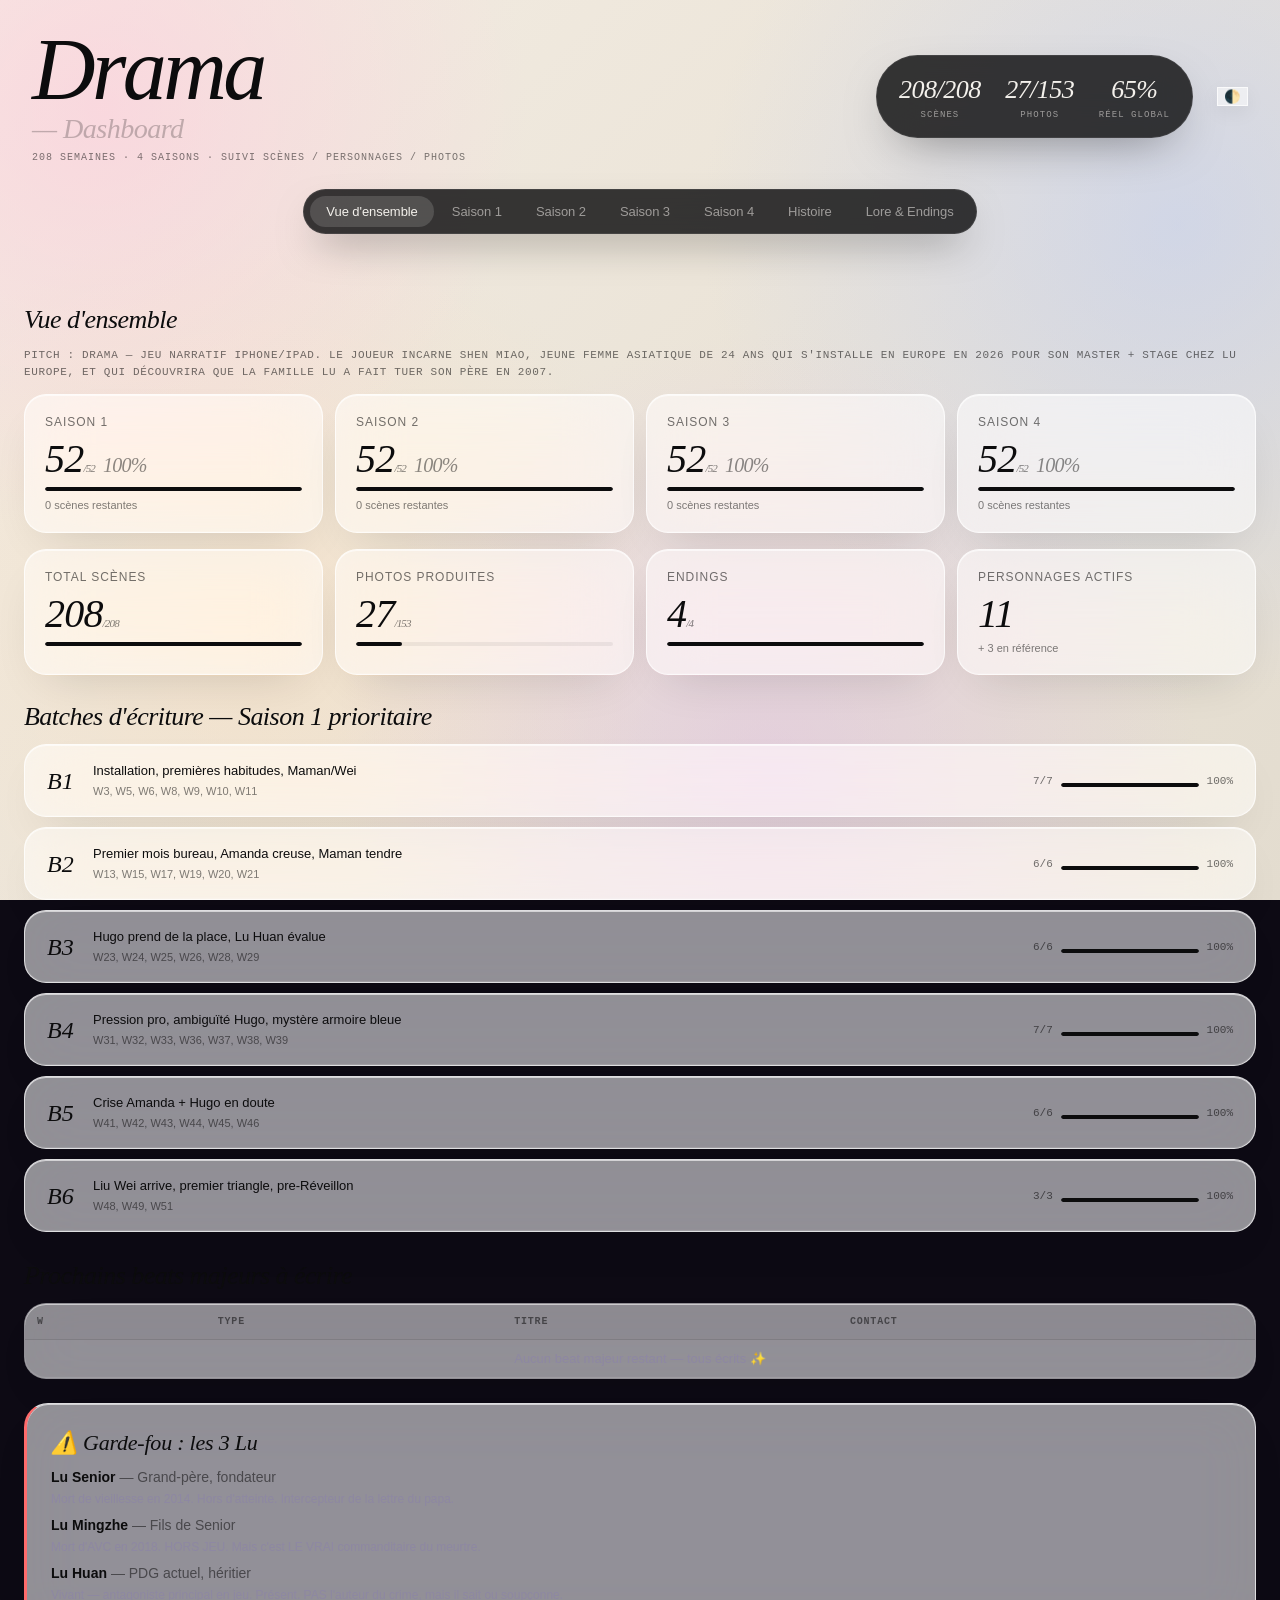
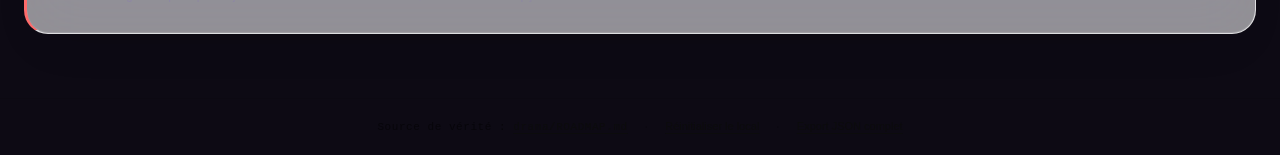
==== commit f194fc46: "chore(dash): load data-story-subarcs.js after app.js (#25)" ====
--- a/index.html
+++ b/index.html
@@ -46,9 +46,11 @@
 
   <script src="js/data.js"></script>
   <script src="js/data-vn-extras.js"></script>
+  <script src="js/data-vn-text-variants.js"></script>
   <script src="js/data-arcs-extras.js"></script>
   <script src="js/data-photos-extras.js"></script>
   <script src="js/story.js"></script>
   <script src="js/app.js"></script>
+  <script src="js/data-story-subarcs.js"></script>
 </body>
 </html>
